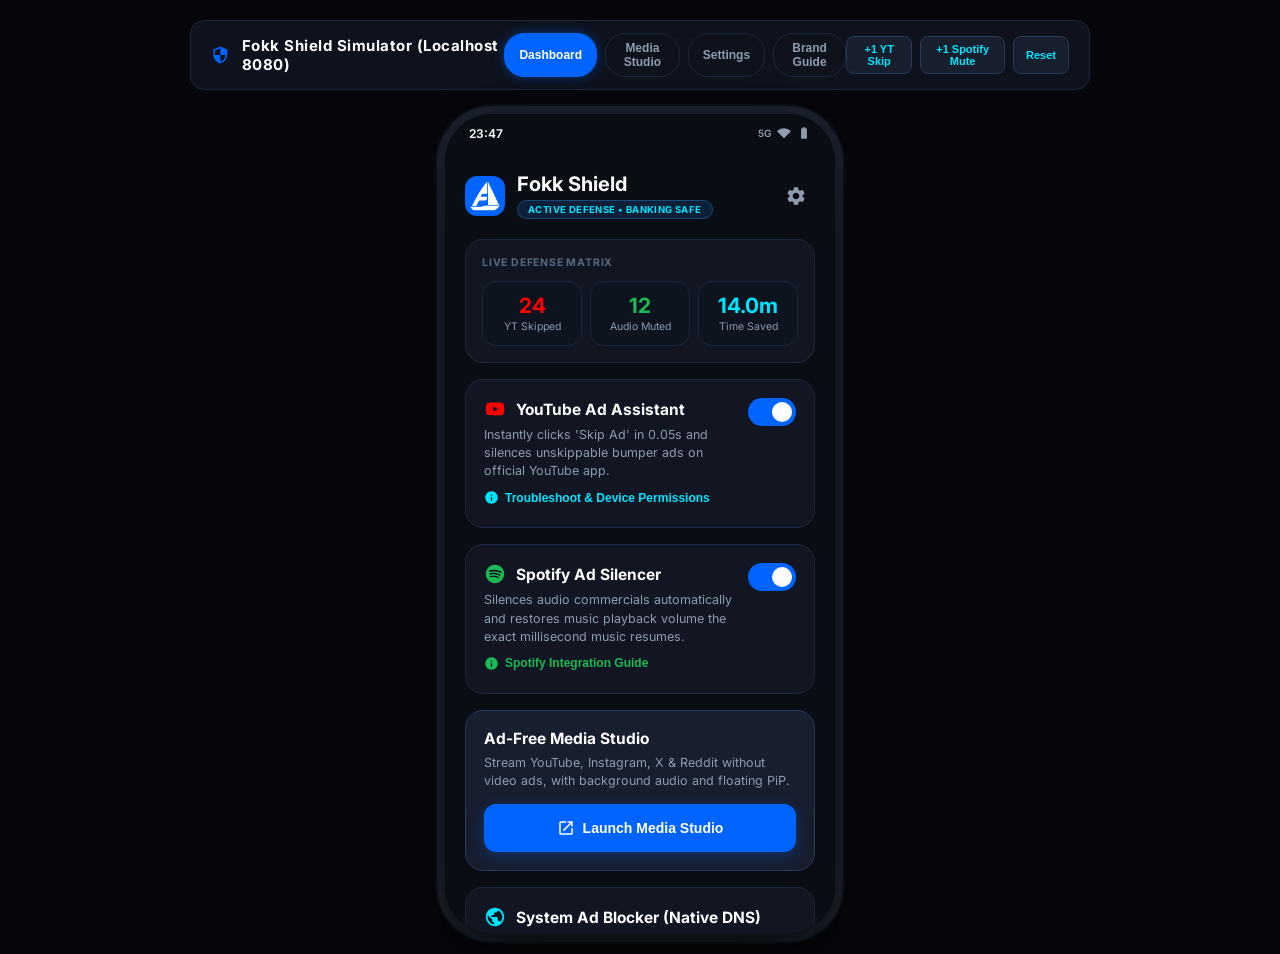
==== ui_preview/index.html @ d55d33a4 "Refine UI: Remove sparkle icon and glowing dot for cleaner aesthetic, update Instagram logo to offic" ====
<!DOCTYPE html>
<html lang="en">
<head>
    <meta charset="UTF-8">
    <meta name="viewport" content="width=device-width, initial-scale=1.0">
    <title>Fokk Shield - Executive UI Preview</title>
    <link rel="preconnect" href="https://fonts.googleapis.com">
    <link rel="preconnect" href="https://fonts.gstatic.com" crossorigin>
    <link href="https://fonts.googleapis.com/css2?family=Inter:wght@400;500;600;700&display=swap" rel="stylesheet">
    <style>
        :root {
            --bg-dark: #090D14;
            --surface-dark: #111622;
            --surface-elevated: #171E2E;
            --card-border: #1E283C;
            --fokk-blue: #0164FF;
            --fokk-cyan: #00E5FF;
            --text-primary: #FFFFFF;
            --text-secondary: #8E9CAE;
            --text-tertiary: #5A687D;
            --accent-green: #00E676;
            --youtube-red: #FF0000;
            --spotify-green: #1DB954;
            --instagram-pink: #E1306C;
            --twitter-blue: #1DA1F2;
            --reddit-orange: #FF4500;
        }

        * {
            box-sizing: border-box;
            margin: 0;
            padding: 0;
            user-select: none;
            -webkit-font-smoothing: antialiased;
        }

        body {
            font-family: 'Inter', sans-serif;
            background: #05070B;
            color: var(--text-primary);
            min-height: 100vh;
            display: flex;
            flex-direction: column;
            align-items: center;
            justify-content: flex-start;
            padding: 20px;
        }

        /* Top Desktop Toolbar */
        .desktop-bar {
            width: 100%;
            max-width: 900px;
            display: flex;
            justify-content: space-between;
            align-items: center;
            background: rgba(17, 22, 34, 0.8);
            backdrop-filter: blur(12px);
            border: 1px solid var(--card-border);
            padding: 12px 20px;
            border-radius: 14px;
            margin-bottom: 24px;
        }

        .desktop-bar .title {
            display: flex;
            align-items: center;
            gap: 12px;
            font-weight: 700;
            font-size: 15px;
            letter-spacing: 0.5px;
        }

        .nav-chips {
            display: flex;
            gap: 8px;
        }

        .nav-chip {
            background: transparent;
            border: 1px solid var(--card-border);
            color: var(--text-secondary);
            padding: 7px 14px;
            border-radius: 20px;
            font-size: 12px;
            font-weight: 600;
            cursor: pointer;
            transition: all 0.2s ease;
        }

        .nav-chip:hover, .nav-chip.active {
            background: var(--fokk-blue);
            color: #fff;
            border-color: var(--fokk-blue);
            box-shadow: 0 0 12px rgba(1, 100, 255, 0.4);
        }

        /* Interactive Simulator Controls */
        .simulator-actions {
            display: flex;
            gap: 8px;
        }

        .sim-btn {
            background: #171E2E;
            border: 1px solid #283A5A;
            color: var(--fokk-cyan);
            padding: 6px 12px;
            border-radius: 8px;
            font-size: 11px;
            font-weight: 600;
            cursor: pointer;
            transition: 0.2s;
        }

        .sim-btn:hover {
            background: #202D45;
        }

        /* Phone Device Mockup */
        .device-wrapper {
            position: relative;
            width: 390px;
            height: 820px;
            background: #000;
            border-radius: 48px;
            box-shadow: 0 25px 60px -15px rgba(0, 0, 0, 0.9), 0 0 0 8px #1a202c, 0 0 0 10px #0c1017;
            overflow: hidden;
            display: flex;
            flex-direction: column;
        }

        /* Phone Status Bar */
        .status-bar {
            height: 38px;
            display: flex;
            justify-content: space-between;
            align-items: center;
            padding: 0 24px;
            font-size: 12px;
            font-weight: 600;
            color: #fff;
            background: var(--bg-dark);
            z-index: 50;
        }

        .status-icons {
            display: flex;
            gap: 6px;
            align-items: center;
            font-size: 10px;
            color: var(--text-secondary);
        }

        /* App Screen Frame */
        .screen-container {
            flex: 1;
            background: var(--bg-dark);
            overflow-y: auto;
            position: relative;
            display: flex;
            flex-direction: column;
        }

        .screen-container::-webkit-scrollbar {
            width: 4px;
        }
        .screen-container::-webkit-scrollbar-thumb {
            background: #1E283C;
            border-radius: 4px;
        }

        .screen {
            display: none;
            padding: 20px;
            flex-direction: column;
        }

        .screen.active {
            display: flex;
        }

        /* Header Bar */
        .app-header {
            display: flex;
            justify-content: space-between;
            align-items: center;
            margin-bottom: 20px;
        }

        .brand-cluster {
            display: flex;
            align-items: center;
            gap: 12px;
        }

        .brand-logo {
            width: 40px;
            height: 40px;
            border-radius: 12px;
            background: #0164FF;
            display: flex;
            align-items: center;
            justify-content: center;
            overflow: hidden;
        }

        .brand-logo img {
            width: 100%;
            height: 100%;
            object-fit: cover;
        }

        .brand-title {
            font-size: 20px;
            font-weight: 700;
            color: #fff;
            line-height: 1.2;
        }

        .status-pill {
            display: inline-flex;
            align-items: center;
            gap: 6px;
            background: #0D2038;
            border: 1px solid #1A4A7A;
            padding: 3px 10px;
            border-radius: 20px;
            margin-top: 4px;
        }

        .status-dot {
            width: 7px;
            height: 7px;
            border-radius: 50%;
            background: var(--fokk-cyan);
            box-shadow: 0 0 8px var(--fokk-cyan);
            animation: pulse 2s infinite;
        }

        @keyframes pulse {
            0%, 100% { opacity: 1; transform: scale(1); }
            50% { opacity: 0.4; transform: scale(0.85); }
        }

        .status-pill-text {
            font-size: 9.5px;
            font-weight: 700;
            color: var(--fokk-cyan);
            letter-spacing: 0.4px;
        }

        .icon-btn {
            background: transparent;
            border: none;
            color: var(--text-secondary);
            cursor: pointer;
            padding: 8px;
            border-radius: 50%;
            display: flex;
            align-items: center;
            justify-content: center;
            transition: 0.2s;
        }
        .icon-btn:hover {
            color: #fff;
            background: rgba(255,255,255,0.06);
        }

        /* Cards */
        .card {
            background: var(--surface-dark);
            border: 1px solid var(--card-border);
            border-radius: 18px;
            padding: 18px;
            margin-bottom: 16px;
            transition: border-color 0.2s;
        }
        .card.elevated {
            background: var(--surface-elevated);
            border-color: #283A5A;
        }

        .card-header-row {
            display: flex;
            justify-content: space-between;
            align-items: flex-start;
        }

        .card-title-group {
            display: flex;
            align-items: center;
            gap: 10px;
        }

        .card-title {
            font-size: 15.5px;
            font-weight: 700;
            color: #fff;
        }

        .card-desc {
            font-size: 12.5px;
            color: var(--text-secondary);
            line-height: 1.45;
            margin-top: 6px;
        }

        /* Material Switch Toggle */
        .switch {
            position: relative;
            display: inline-block;
            width: 48px;
            height: 28px;
            flex-shrink: 0;
        }
        .switch input {
            opacity: 0;
            width: 0;
            height: 0;
        }
        .slider {
            position: absolute;
            cursor: pointer;
            top: 0; left: 0; right: 0; bottom: 0;
            background-color: #263348;
            transition: .3s;
            border-radius: 34px;
        }
        .slider:before {
            position: absolute;
            content: "";
            height: 20px;
            width: 20px;
            left: 4px;
            bottom: 4px;
            background-color: #8E9CAE;
            transition: .3s;
            border-radius: 50%;
        }
        input:checked + .slider {
            background-color: var(--fokk-blue);
        }
        input:checked + .slider:before {
            transform: translateX(20px);
            background-color: #ffffff;
        }

        /* Live Matrix 3-Column Bar */
        .matrix-title {
            font-size: 10.5px;
            font-weight: 700;
            color: var(--text-tertiary);
            letter-spacing: 0.8px;
            margin-bottom: 12px;
        }
        .matrix-grid {
            display: grid;
            grid-template-columns: repeat(3, 1fr);
            gap: 8px;
        }
        .stat-chip {
            background: #0D131F;
            border: 1px solid #1A263B;
            border-radius: 14px;
            padding: 12px 6px;
            display: flex;
            flex-direction: column;
            align-items: center;
            justify-content: center;
            cursor: pointer;
            transition: 0.2s;
        }
        .stat-chip:hover {
            border-color: var(--fokk-cyan);
            background: #111928;
        }
        .stat-val {
            font-size: 21px;
            font-weight: 700;
            line-height: 1.1;
        }
        .stat-label {
            font-size: 10.5px;
            color: var(--text-secondary);
            margin-top: 3px;
        }

        /* Buttons */
        .btn-link {
            background: transparent;
            border: none;
            color: var(--fokk-cyan);
            font-size: 12px;
            font-weight: 600;
            display: inline-flex;
            align-items: center;
            gap: 6px;
            cursor: pointer;
            margin-top: 10px;
            padding: 0;
        }
        .btn-link.spotify {
            color: var(--spotify-green);
        }

        .btn-primary {
            width: 100%;
            height: 48px;
            background: var(--fokk-blue);
            color: #fff;
            border: none;
            border-radius: 12px;
            font-size: 14px;
            font-weight: 700;
            display: flex;
            align-items: center;
            justify-content: center;
            gap: 8px;
            cursor: pointer;
            margin-top: 14px;
            transition: 0.2s;
            box-shadow: 0 4px 16px rgba(1, 100, 255, 0.3);
        }
        .btn-primary:hover {
            background: #0050d4;
        }

        .btn-tonal {
            width: 100%;
            height: 46px;
            background: var(--surface-elevated);
            color: #fff;
            border: 1px solid #283A5A;
            border-radius: 12px;
            font-size: 13px;
            font-weight: 600;
            display: flex;
            align-items: center;
            justify-content: center;
            gap: 8px;
            cursor: pointer;
            margin-top: 14px;
            transition: 0.2s;
        }
        .btn-tonal:hover {
            background: #202c40;
            border-color: var(--fokk-cyan);
        }

        /* Media Studio Viewport */
        .media-studio-screen {
            display: none;
            flex-direction: column;
            height: 100%;
            position: relative;
            background: #000;
        }
        .media-studio-screen.active {
            display: flex;
        }

        .studio-top-bar {
            height: 52px;
            background: rgba(9, 13, 20, 0.95);
            backdrop-filter: blur(8px);
            border-bottom: 1px solid var(--card-border);
            display: flex;
            align-items: center;
            padding: 0 8px;
            gap: 6px;
            z-index: 20;
        }

        .search-chip-bar {
            flex: 1;
            height: 38px;
            background: #0D131F;
            border: 1px solid #1F2E47;
            border-radius: 20px;
            display: flex;
            align-items: center;
            padding: 0 10px;
            gap: 8px;
        }

        .search-chip-bar input {
            background: transparent;
            border: none;
            outline: none;
            color: #fff;
            font-size: 12.5px;
            width: 100%;
        }

        .studio-viewport {
            flex: 1;
            position: relative;
            background: #05070B;
            display: flex;
            flex-direction: column;
            overflow: hidden;
        }

        .mock-video-area {
            width: 100%;
            aspect-ratio: 16/9;
            background: linear-gradient(135deg, #101625, #0a0e18);
            position: relative;
            display: flex;
            align-items: center;
            justify-content: center;
            overflow: hidden;
            border-bottom: 1px solid #1E283C;
        }

        .mock-video-watermark {
            position: absolute;
            top: 10px;
            left: 12px;
            background: rgba(0,0,0,0.7);
            border: 1px solid #00E5FF;
            color: #00E5FF;
            font-size: 10px;
            font-weight: 700;
            padding: 3px 8px;
            border-radius: 6px;
            letter-spacing: 0.5px;
        }

        .play-ring {
            width: 54px;
            height: 54px;
            border-radius: 50%;
            background: var(--fokk-blue);
            display: flex;
            align-items: center;
            justify-content: center;
            box-shadow: 0 0 24px rgba(1, 100, 255, 0.6);
            cursor: pointer;
            transition: transform 0.2s;
        }
        .play-ring:hover {
            transform: scale(1.08);
        }

        .stream-meta {
            padding: 16px;
        }
        .stream-title {
            font-size: 15px;
            font-weight: 700;
            color: #fff;
            line-height: 1.35;
        }
        .stream-sub {
            font-size: 12px;
            color: var(--text-secondary);
            margin-top: 6px;
        }

        /* Floating Island Bottom Dock */
        .floating-island-dock {
            position: absolute;
            bottom: 16px;
            left: 16px;
            right: 16px;
            height: 54px;
            background: rgba(13, 20, 36, 0.92);
            backdrop-filter: blur(14px);
            border: 1px solid #283A5A;
            border-radius: 28px;
            box-shadow: 0 10px 30px rgba(0, 0, 0, 0.7), 0 0 20px rgba(1, 100, 255, 0.15);
            display: flex;
            align-items: center;
            justify-content: space-around;
            padding: 0 6px;
            z-index: 30;
        }

        .dock-item {
            display: flex;
            flex-direction: column;
            align-items: center;
            justify-content: center;
            gap: 3px;
            cursor: pointer;
            padding: 6px 12px;
            border-radius: 16px;
            transition: all 0.2s;
        }
        .dock-item.active {
            background: rgba(255,255,255,0.08);
        }
        .dock-item span {
            font-size: 10px;
            font-weight: 700;
            color: #fff;
        }

        /* Modals */
        .modal-overlay {
            display: none;
            position: absolute;
            top: 0; left: 0; right: 0; bottom: 0;
            background: rgba(0, 0, 0, 0.75);
            backdrop-filter: blur(6px);
            z-index: 100;
            align-items: center;
            justify-content: center;
            padding: 24px;
        }
        .modal-overlay.active {
            display: flex;
        }

        .modal-card {
            width: 100%;
            background: #111622;
            border: 1px solid #283A5A;
            border-radius: 22px;
            padding: 22px;
            box-shadow: 0 20px 40px rgba(0,0,0,0.9);
        }
        .modal-title {
            font-size: 17px;
            font-weight: 700;
            color: #fff;
            margin-bottom: 12px;
        }
        .modal-body {
            font-size: 13px;
            color: var(--text-secondary);
            line-height: 1.5;
            white-space: pre-line;
            max-height: 320px;
            overflow-y: auto;
        }
        .modal-actions {
            display: flex;
            justify-content: flex-end;
            gap: 10px;
            margin-top: 18px;
        }
        .modal-btn {
            background: transparent;
            border: none;
            color: var(--fokk-cyan);
            font-size: 13px;
            font-weight: 700;
            padding: 6px 12px;
            cursor: pointer;
            border-radius: 8px;
        }
        .modal-btn.primary {
            background: var(--fokk-blue);
            color: #fff;
        }

        /* Toast notifications */
        .toast {
            position: absolute;
            bottom: 30px;
            left: 50%;
            transform: translateX(-50%);
            background: #172133;
            border: 1px solid var(--fokk-cyan);
            color: #fff;
            padding: 10px 18px;
            border-radius: 20px;
            font-size: 12px;
            font-weight: 600;
            z-index: 200;
            box-shadow: 0 6px 20px rgba(0,0,0,0.8);
            opacity: 0;
            pointer-events: none;
            transition: opacity 0.3s ease;
        }
        .toast.show {
            opacity: 1;
        }
    </style>
</head>
<body>

    <!-- Desktop Testbar -->
    <div class="desktop-bar">
        <div class="title">
            <svg width="22" height="22" viewBox="0 0 24 24" fill="#0164FF"><path d="M12 1L3 5v6c0 5.55 3.84 10.74 9 12 5.16-1.26 9-6.45 9-12V5L12 1zm0 10.99h7c-.53 4.12-3.28 7.79-7 8.94V12H5V6.3l7-3.11v8.8z"/></svg>
            <span>Fokk Shield Simulator (Localhost 8080)</span>
        </div>
        <div class="nav-chips">
            <button class="nav-chip active" onclick="switchScreen('dashboard')">Dashboard</button>
            <button class="nav-chip" onclick="switchScreen('studio')">Media Studio</button>
            <button class="nav-chip" onclick="switchScreen('settings')">Settings</button>
            <button class="nav-chip" onclick="switchScreen('brand')">Brand Guide</button>
        </div>
        <div class="simulator-actions">
            <button class="sim-btn" onclick="simulateSkipYt()">+1 YT Skip</button>
            <button class="sim-btn" onclick="simulateMuteSpotify()">+1 Spotify Mute</button>
            <button class="sim-btn" onclick="resetSimStats()">Reset</button>
        </div>
    </div>

    <!-- Realistic Smartphone Viewport -->
    <div class="device-wrapper">

        <!-- Status Bar -->
        <div class="status-bar">
            <span>23:47</span>
            <div class="status-icons">
                <span>5G</span>
                <svg width="14" height="14" viewBox="0 0 24 24" fill="currentColor"><path d="M12 4C7.31 4 3.07 5.9 0 8.98L12 21 24 8.98A16.88 16.88 0 0 0 12 4z"/></svg>
                <svg width="14" height="14" viewBox="0 0 24 24" fill="currentColor"><path d="M15.67 4H14V2h-4v2H8.33C7.6 4 7 4.6 7 5.33v15.33C7 21.4 7.6 22 8.33 22h7.33c.74 0 1.34-.6 1.34-1.33V5.33C17 4.6 16.4 4 15.67 4z"/></svg>
            </div>
        </div>

        <!-- Scrollable Screen Content -->
        <div class="screen-container">

            <!-- SCREEN 1: MAIN DASHBOARD -->
            <div id="screen-dashboard" class="screen active">

                <!-- Header Bar -->
                <div class="app-header">
                    <div class="brand-cluster">
                        <div class="brand-logo">
                            <img src="logo.png" alt="Logo" onerror="this.onerror=null; this.src='data:image/svg+xml;utf8,<svg xmlns=\'http://www.w3.org/2000/svg\' viewBox=\'0 0 24 24\' fill=\'white\'><path d=\'M12 2L4 19h16z\'/></svg>'">
                        </div>
                        <div>
                            <div class="brand-title">Fokk Shield</div>
                            <div class="status-pill">
                                <span class="status-pill-text">ACTIVE DEFENSE • BANKING SAFE</span>
                            </div>
                        </div>
                    </div>
                    <button class="icon-btn" onclick="switchScreen('settings')">
                        <svg width="22" height="22" viewBox="0 0 24 24" fill="currentColor"><path d="M19.14 12.94c.04-.3.06-.61.06-.94 0-.32-.02-.64-.07-.94l2.03-1.58c.18-.14.23-.41.12-.61l-1.92-3.32c-.12-.22-.37-.29-.59-.22l-2.39.96c-.5-.38-1.03-.7-1.62-.94l-.36-2.54c-.04-.24-.24-.41-.48-.41h-3.84c-.24 0-.43.17-.47.41l-.36 2.54c-.59.24-1.13.57-1.62.94l-2.39-.96c-.22-.08-.47 0-.59.22L2.74 8.87c-.12.21-.08.47.12.61l2.03 1.58c-.05.3-.09.63-.09.94s.02.64.07.94l-2.03 1.58c-.18.14-.23.41-.12.61l1.92 3.32c.12.22.37.29.59.22l2.39-.96c.5.38 1.03.7 1.62.94l.36 2.54c.05.24.24.41.48.41h3.84c.24 0 .44-.17.47-.41l.36-2.54c.59-.24 1.13-.56 1.62-.94l2.39.96c.22.08.47 0 .59-.22l1.92-3.32c.12-.22.07-.47-.12-.61l-2.01-1.58zM12 15.6c-1.98 0-3.6-1.62-3.6-3.6s1.62-3.6 3.6-3.6 3.6 1.62 3.6 3.6-1.62 3.6-3.6 3.6z"/></svg>
                    </button>
                </div>

                <!-- Live Impact Matrix -->
                <div class="card" style="padding: 16px;">
                    <div class="matrix-title">LIVE DEFENSE MATRIX</div>
                    <div class="matrix-grid">
                        <div class="stat-chip" onclick="simulateSkipYt()">
                            <div class="stat-val" id="stat-yt" style="color: var(--youtube-red);">24</div>
                            <div class="stat-label">YT Skipped</div>
                        </div>
                        <div class="stat-chip" onclick="simulateMuteSpotify()">
                            <div class="stat-val" id="stat-spotify" style="color: var(--spotify-green);">12</div>
                            <div class="stat-label">Audio Muted</div>
                        </div>
                        <div class="stat-chip">
                            <div class="stat-val" id="stat-time" style="color: var(--fokk-cyan);">14.0m</div>
                            <div class="stat-label">Time Saved</div>
                        </div>
                    </div>
                </div>

                <!-- Feature 1: YouTube Ad Assistant -->
                <div class="card">
                    <div class="card-header-row">
                        <div style="flex: 1; padding-right: 12px;">
                            <div class="card-title-group">
                                <svg width="22" height="22" viewBox="0 0 24 24" fill="#FF0000"><path d="M21.58 7.19c-.23-.86-.91-1.54-1.77-1.77C18.25 5 12 5 12 5s-6.25 0-7.81.42c-.86.23-1.54.91-1.77 1.77C2 8.75 2 12 2 12s0 3.25.42 4.81c.23.86.91 1.54 1.77 1.77C5.75 19 12 19 12 19s6.25 0 7.81-.42c.86-.23 1.54-.91 1.77-1.77C22 15.25 22 12 22 12s0-3.25-.42-4.81zM10 15V9l5.2 3-5.2 3z"/></svg>
                                <span class="card-title">YouTube Ad Assistant</span>
                            </div>
                            <div class="card-desc">Instantly clicks 'Skip Ad' in 0.05s and silences unskippable bumper ads on official YouTube app.</div>
                        </div>
                        <label class="switch">
                            <input type="checkbox" checked onchange="showToast(this.checked ? 'YouTube Ad Assistant Active' : 'YouTube Ad Assistant Paused')">
                            <span class="slider"></span>
                        </label>
                    </div>
                    <button class="btn-link" onclick="openModal('ytHelp')">
                        <svg width="15" height="15" viewBox="0 0 24 24" fill="currentColor"><path d="M12 2C6.48 2 2 6.48 2 12s4.48 10 10 10 10-4.48 10-10S17.52 2 12 2zm1 15h-2v-6h2v6zm0-8h-2V7h2v2z"/></svg>
                        Troubleshoot &amp; Device Permissions
                    </button>
                </div>

                <!-- Feature 2: Spotify Ad Silencer -->
                <div class="card">
                    <div class="card-header-row">
                        <div style="flex: 1; padding-right: 12px;">
                            <div class="card-title-group">
                                <svg width="22" height="22" viewBox="0 0 24 24" fill="#1DB954"><path d="M12 2C6.48 2 2 6.48 2 12s4.48 10 10 10 10-4.48 10-10S17.52 2 12 2zm4.59 14.42c-.18.29-.56.38-.85.2-2.33-1.42-5.26-1.74-8.72-.95-.33.08-.66-.13-.74-.46s.13-.66.46-.74c3.78-.86 7.03-.5 9.65 1.1.29.18.38.56.2.85zm1.22-2.72c-.23.37-.71.49-1.08.26-2.67-1.64-6.74-2.11-9.9-1.15-.42.13-.86-.11-.99-.53-.13-.42.11-.86.53-.99 3.61-1.1 8.09-.57 11.18 1.33.37.23.49.71.26 1.08zm.13-2.83c-3.2-1.9-8.49-2.08-11.55-1.15-.49.15-1.01-.13-1.16-.62-.15-.49.13-1.01.62-1.16 3.51-1.07 9.35-.86 13.03 1.33.44.26.59.83.33 1.27-.26.44-.83.59-1.27.33z"/></svg>
                                <span class="card-title">Spotify Ad Silencer</span>
                            </div>
                            <div class="card-desc">Silences audio commercials automatically and restores music playback volume the exact millisecond music resumes.</div>
                        </div>
                        <label class="switch">
                            <input type="checkbox" checked onchange="showToast(this.checked ? 'Spotify Ad Silencer Active' : 'Spotify Ad Silencer Paused')">
                            <span class="slider"></span>
                        </label>
                    </div>
                    <button class="btn-link spotify" onclick="openModal('spotifyGuide')">
                        <svg width="15" height="15" viewBox="0 0 24 24" fill="currentColor"><path d="M12 2C6.48 2 2 6.48 2 12s4.48 10 10 10 10-4.48 10-10S17.52 2 12 2zm1 15h-2v-6h2v6zm0-8h-2V7h2v2z"/></svg>
                        Spotify Integration Guide
                    </button>
                </div>

                <!-- Feature 3: Media Studio Banner -->
                <div class="card elevated">
                    <div class="card-title" style="margin-bottom: 2px;">Ad-Free Media Studio</div>
                    <div class="card-desc">Stream YouTube, Instagram, X &amp; Reddit without video ads, with background audio and floating PiP.</div>
                    <button class="btn-primary" onclick="switchScreen('studio')">
                        <svg width="18" height="18" viewBox="0 0 24 24" fill="currentColor"><path d="M19 19H5V5h7V3H5a2 2 0 0 0-2 2v14a2 2 0 0 0 2 2h14c1.1 0 2-.9 2-2v-7h-2v7zM14 3v2h3.59l-9.83 9.83 1.41 1.41L19 6.41V10h2V3h-7z"/></svg>
                        Launch Media Studio
                    </button>
                </div>

                <!-- Feature 4: System Ad Blocker (Private DNS) -->
                <div class="card">
                    <div class="card-title-group">
                        <svg width="22" height="22" viewBox="0 0 24 24" fill="#00E5FF"><path d="M12 2C6.48 2 2 6.48 2 12s4.48 10 10 10 10-4.48 10-10S17.52 2 12 2zm-1 17.93c-3.95-.49-7-3.85-7-7.93 0-.62.08-1.21.21-1.79L9 15v1c0 1.1.9 2 2 2v1.93zm6.9-2.54c-.26-.81-1-1.39-1.9-1.39h-1v-3c0-.55-.45-1-1-1H8v-2h2c.55 0 1-.45 1-1V7h2c1.1 0 2-.9 2-2v-.41c2.93 1.19 5 4.06 5 7.41 0 2.08-.8 3.97-2.1 5.39z"/></svg>
                        <span class="card-title">System Ad Blocker (Native DNS)</span>
                    </div>
                    <div class="card-desc">Blocks banners, trackers, and popup ads across Chrome and games via Android's native Private DNS. Zero VPN tunnel, UPI &amp; banking safe.</div>
                    <button class="btn-tonal" onclick="openModal('dnsSetup')">
                        <svg width="18" height="18" viewBox="0 0 24 24" fill="#00E5FF"><path d="M12 1L3 5v6c0 5.55 3.84 10.74 9 12 5.16-1.26 9-6.45 9-12V5L12 1zm-2 16l-4-4 1.41-1.41L10 14.17l6.59-6.59L18 9l-8 8z"/></svg>
                        Configure Private DNS (1-Tap)
                    </button>
                </div>

                <!-- Feature 5: Brand Battery Protection -->
                <div class="card" onclick="switchScreen('brand')" style="cursor: pointer;">
                    <div style="display: flex; align-items: center; justify-content: space-between;">
                        <div style="display: flex; align-items: center; gap: 12px;">
                            <svg width="24" height="24" viewBox="0 0 24 24" fill="#00E676"><path d="M15.67 4H14V2h-4v2H8.33C7.6 4 7 4.6 7 5.33v15.33C7 21.4 7.6 22 8.33 22h7.33c.74 0 1.34-.6 1.34-1.33V5.33C17 4.6 16.4 4 15.67 4z"/></svg>
                            <div>
                                <div class="card-title" style="font-size: 14.5px;">OnePlus Background Protection</div>
                                <div class="card-desc" style="margin-top: 2px;">Prevent system background kills</div>
                            </div>
                        </div>
                        <svg width="20" height="20" viewBox="0 0 24 24" fill="var(--text-secondary)"><path d="M8.59 16.59L13.17 12 8.59 7.41 10 6l6 6-6 6-1.41-1.41z"/></svg>
                    </div>
                </div>

                <!-- Community Fundraising Card -->
                <div class="card" style="border-color: #1E3048;">
                    <div class="card-title-group">
                        <svg width="20" height="20" viewBox="0 0 24 24" fill="#00E5FF"><path d="M12 21.35l-1.45-1.32C5.4 15.36 2 12.28 2 8.5 2 5.42 4.42 3 7.5 3c1.74 0 3.41.81 4.5 2.09C13.09 3.81 14.76 3 16.5 3 19.58 3 22 5.42 22 8.5c0 3.78-3.4 6.86-8.55 11.54L12 21.35z"/></svg>
                        <span class="card-title" style="font-size: 14.5px;">Community Development</span>
                    </div>
                    <div class="card-desc">Fokk Shield is 100% free with zero ads and zero subscription fees. Back the ongoing independent engineering.</div>
                    <button class="btn-tonal" onclick="openModal('fundraising')">
                        Fundraising &amp; Contribution Details
                    </button>
                </div>

                <!-- Footer Transparency Links -->
                <div style="display: flex; justify-content: center; align-items: center; gap: 14px; margin-top: 10px; margin-bottom: 24px;">
                    <span style="font-size: 12px; color: var(--text-secondary); cursor: pointer;" onclick="openModal('privacy')">Privacy</span>
                    <span style="color: var(--text-tertiary);">•</span>
                    <span style="font-size: 12px; color: var(--text-secondary); cursor: pointer;" onclick="openModal('disclaimer')">Disclaimer</span>
                    <span style="color: var(--text-tertiary);">•</span>
                    <span style="font-size: 12px; color: var(--text-secondary); cursor: pointer;" onclick="openModal('support')">Support</span>
                </div>

                <div style="text-align: center; font-size: 11px; color: var(--text-tertiary); margin-bottom: 10px;">
                    Fokk Shield v1.1.0 • 100% No-VPN Architecture
                </div>

            </div>

            <!-- SCREEN 2: MEDIA STUDIO -->
            <div id="screen-studio" class="media-studio-screen">
                <!-- Top Navigation Bar -->
                <div class="studio-top-bar">
                    <button class="icon-btn" onclick="switchScreen('dashboard')">
                        <svg width="20" height="20" viewBox="0 0 24 24" fill="currentColor"><path d="M20 11H7.83l5.59-5.59L12 4l-8 8 8 8 1.41-1.41L7.83 13H20v-2z"/></svg>
                    </button>
                    <button class="icon-btn">
                        <svg width="20" height="20" viewBox="0 0 24 24" fill="currentColor"><path d="M12 4V1L8 5l4 4V6c3.31 0 6 2.69 6 6 0 1.01-.25 1.97-.7 2.8l1.46 1.46A7.93 7.93 0 0 0 20 12c0-4.42-3.58-8-8-8zm0 14c-3.31 0-6-2.69-6-6 0-1.01.25-1.97.7-2.8L5.24 7.74A7.93 7.93 0 0 0 4 12c0 4.42 3.58 8 8 8v3l4-4-4-4v3z"/></svg>
                    </button>
                    <div class="search-chip-bar">
                        <svg width="15" height="15" viewBox="0 0 24 24" fill="var(--text-secondary)"><path d="M15.5 14h-.79l-.28-.27A6.471 6.471 0 0 0 16 9.5 6.5 6.5 0 1 0 9.5 16c1.61 0 3.09-.59 4.23-1.57l.27.28v.79l5 4.99L20.49 19l-4.99-5zm-6 0C7.01 14 5 11.99 5 9.5S7.01 5 9.5 5 14 7.01 14 9.5 11.99 14 9.5 14z"/></svg>
                        <input id="media-url-input" type="text" value="https://m.youtube.com">
                        <button style="background:none; border:none; cursor:pointer;" onclick="showToast('Navigating stream...')">
                            <svg width="16" height="16" viewBox="0 0 24 24" fill="var(--fokk-cyan)"><path d="M19 19H5V5h7V3H5a2 2 0 0 0-2 2v14a2 2 0 0 0 2 2h14c1.1 0 2-.9 2-2v-7h-2v7zM14 3v2h3.59l-9.83 9.83 1.41 1.41L19 6.41V10h2V3h-7z"/></svg>
                        </button>
                    </div>
                    <button class="icon-btn" onclick="showToast('Picture-in-Picture active')">
                        <svg width="20" height="20" viewBox="0 0 24 24" fill="var(--fokk-blue)"><path d="M19 11h-8v6h8v-6zm4 8V4.98C23 3.88 22.1 3 21 3H3c-1.1 0-2 .88-2 1.98V19c0 1.1.9 2 2 2h18c1.1 0 2-.9 2-2zm-2 .02H3V4.97h18v14.05z"/></svg>
                    </button>
                </div>

                <!-- Studio Stream Viewport -->
                <div class="studio-viewport">
                    <div class="mock-video-area">
                        <div class="mock-video-watermark">AD-FREE STREAM ACTIVE</div>
                        <div class="play-ring" onclick="showToast('Playing stream ad-free...')">
                            <svg width="24" height="24" viewBox="0 0 24 24" fill="#fff"><path d="M8 5v14l11-7z"/></svg>
                        </div>
                    </div>
                    <div class="stream-meta">
                        <div class="stream-title">Official Stream Player (Zero Mid-roll &amp; Pre-roll Ads)</div>
                        <div class="stream-sub">Direct hardware accelerated viewport • uBlock engine active</div>
                    </div>

                    <!-- Floating Island Dock -->
                    <div class="floating-island-dock">
                        <div class="dock-item active" onclick="switchDockPlatform('YouTube', 'https://m.youtube.com', this)">
                            <svg width="20" height="20" viewBox="0 0 24 24" fill="#FF0000"><path d="M21.58 7.19c-.23-.86-.91-1.54-1.77-1.77C18.25 5 12 5 12 5s-6.25 0-7.81.42c-.86.23-1.54.91-1.77 1.77C2 8.75 2 12 2 12s0 3.25.42 4.81c.23.86.91 1.54 1.77 1.77C5.75 19 12 19 12 19s6.25 0 7.81-.42c.86-.23 1.54-.91 1.77-1.77C22 15.25 22 12 22 12s0-3.25-.42-4.81zM10 15V9l5.2 3-5.2 3z"/></svg>
                            <span>YouTube</span>
                        </div>
                        <div class="dock-item" onclick="switchDockPlatform('Instagram', 'https://www.instagram.com', this)">
                            <svg width="20" height="20" viewBox="0 0 24 24" fill="none" stroke="#E1306C" stroke-width="2" stroke-linecap="round" stroke-linejoin="round">
                                <rect x="2" y="2" width="20" height="20" rx="5" ry="5"></rect>
                                <path d="M16 11.37A4 4 0 1 1 12.63 8 4 4 0 0 1 16 11.37z"></path>
                                <line x1="17.5" y1="6.5" x2="17.51" y2="6.5" stroke-width="2.5"></line>
                            </svg>
                            <span>Instagram</span>
                        </div>
                        <div class="dock-item" onclick="switchDockPlatform('Twitter / X', 'https://mobile.twitter.com', this)">
                            <svg width="18" height="18" viewBox="0 0 24 24" fill="#fff"><path d="M18.244 2.25h3.308l-7.227 8.26 8.502 11.24H16.17l-5.214-6.817L4.99 21.75H1.68l7.73-8.835L1.254 2.25H8.08l4.713 6.231zm-1.161 17.52h1.833L7.084 4.126H5.117z"/></svg>
                            <span>Twitter / X</span>
                        </div>
                        <div class="dock-item" onclick="switchDockPlatform('Reddit', 'https://www.reddit.com', this)">
                            <svg width="20" height="20" viewBox="0 0 24 24" fill="#FF4500"><path d="M12 0C5.373 0 0 5.373 0 12c0 6.627 5.373 12 12 12s12-5.373 12-12c0-6.627-5.373-12-12-12zm6.066 13.31c.054.245.084.5.084.763 0 2.69-3.197 4.87-7.15 4.87s-7.15-2.18-7.15-4.87c0-.263.03-.518.084-.763-.638-.37-1.066-1.07-1.066-1.87 0-1.2.97-2.17 2.17-2.17.63 0 1.2.27 1.59.7 1.25-.85 2.94-1.4 4.8-1.46l.82-3.87 2.68.57c.07-.6.58-1.07 1.2-1.07.67 0 1.22.55 1.22 1.22 0 .67-.55 1.22-1.22 1.22-.57 0-1.05-.39-1.18-.92l-2.38-.5-.73 3.46c1.84.06 3.51.61 4.75 1.45.39-.42.95-.68 1.57-.68 1.2 0 2.17.97 2.17 2.17 0 .8-.43 1.5-1.06 1.87zM9.25 12.25c-.69 0-1.25.56-1.25 1.25s.56 1.25 1.25 1.25 1.25-.56 1.25-1.25-.56-1.25-1.25-1.25zm5.5 0c-.69 0-1.25.56-1.25 1.25s.56 1.25 1.25 1.25 1.25-.56 1.25-1.25-.56-1.25-1.25-1.25zm-5.75 4.35c.23.23.6.23.83 0 .67-.67 1.48-.92 2.17-.92s1.5.25 2.17.92c.23.23.6.23.83 0 .23-.23.23-.6 0-.83-.89-.89-2.01-1.27-3-1.27s-2.11.38-3 1.27c-.23.23-.23.6 0 .83z"/></svg>
                            <span>Reddit</span>
                        </div>
                    </div>
                </div>
            </div>

            <!-- SCREEN 3: SETTINGS -->
            <div id="screen-settings" class="screen">
                <div class="app-header">
                    <div style="display: flex; align-items: center; gap: 10px;">
                        <button class="icon-btn" onclick="switchScreen('dashboard')">
                            <svg width="20" height="20" viewBox="0 0 24 24" fill="currentColor"><path d="M20 11H7.83l5.59-5.59L12 4l-8 8 8 8 1.41-1.41L7.83 13H20v-2z"/></svg>
                        </button>
                        <span class="card-title" style="font-size: 18px;">Settings &amp; Filters</span>
                    </div>
                </div>

                <div class="card">
                    <div class="card-title">Upstream DNS Server</div>
                    <div class="card-desc" style="margin-bottom: 12px;">Used to securely resolve non-ad domain queries</div>
                    <select style="width: 100%; height: 42px; background: #0D131F; border: 1px solid #1E283C; border-radius: 8px; color: #fff; padding: 0 10px; outline: none;">
                        <option>Cloudflare (1.1.1.1) - Ultra Fast &amp; Privacy First</option>
                        <option>Quad9 (9.9.9.9) - Malware Blocking</option>
                        <option>Control D (p2.freedns.controld.com)</option>
                    </select>
                </div>

                <div class="card">
                    <div class="card-header-row">
                        <div>
                            <div class="card-title">Auto-Mute Unskippable Ads</div>
                            <div class="card-desc">Silences audio during 6-second bumper ads on YouTube</div>
                        </div>
                        <label class="switch">
                            <input type="checkbox" checked onchange="showToast('Auto-Mute setting updated')">
                            <span class="slider"></span>
                        </label>
                    </div>
                </div>

                <div class="card">
                    <div class="card-title">Native Private DNS Guide</div>
                    <div class="card-desc">Zero background battery consumption system ad blocker via Android Settings.</div>
                    <button class="btn-tonal" onclick="copyDns()">
                        Copy p2.freedns.controld.com
                    </button>
                </div>
            </div>

            <!-- SCREEN 4: BRAND GUIDE -->
            <div id="screen-brand" class="screen">
                <div class="app-header">
                    <div style="display: flex; align-items: center; gap: 10px;">
                        <button class="icon-btn" onclick="switchScreen('dashboard')">
                            <svg width="20" height="20" viewBox="0 0 24 24" fill="currentColor"><path d="M20 11H7.83l5.59-5.59L12 4l-8 8 8 8 1.41-1.41L7.83 13H20v-2z"/></svg>
                        </button>
                        <span class="card-title" style="font-size: 18px;">Brand Whitelist Guide</span>
                    </div>
                </div>

                <div class="card">
                    <div class="card-title">Detected Device: OnePlus</div>
                    <div class="card-desc">OxygenOS / Android 14</div>
                    <div style="margin-top: 10px; display: inline-block; background: #00E676; color: #000; font-size: 10px; font-weight: 700; padding: 3px 8px; border-radius: 4px;">
                        PROTECTED
                    </div>
                </div>

                <div class="card">
                    <div class="card-title">Recommended Steps</div>
                    <div class="card-desc" style="margin-top: 10px; line-height: 1.6;">
                        1. Open Settings → Battery → Battery Optimization.<br>
                        2. Select Fokk Shield and choose 'Don't optimize'.<br>
                        3. In Recent Apps, tap the 3 dots on Fokk Shield and select 'Lock'.
                    </div>
                </div>
            </div>

        </div>

        <!-- Android Modal Dialog Component -->
        <div id="modalOverlay" class="modal-overlay" onclick="closeModalOnBg(event)">
            <div class="modal-card">
                <div class="modal-title" id="modalTitle">Dialog Title</div>
                <div class="modal-body" id="modalBody">Dialog body text goes here...</div>
                <div class="modal-actions" id="modalActions">
                    <button class="modal-btn primary" onclick="closeModal()">OK</button>
                </div>
            </div>
        </div>

        <!-- In-app Toast message -->
        <div id="toast" class="toast">Action performed</div>

    </div>

    <script>
        let ytSkipped = 24;
        let spotifyMuted = 12;

        function updateMatrix() {
            document.getElementById('stat-yt').innerText = ytSkipped;
            document.getElementById('stat-spotify').innerText = spotifyMuted;
            const totalSec = (ytSkipped * 20) + (spotifyMuted * 30);
            const mins = (totalSec / 60).toFixed(1);
            document.getElementById('stat-time').innerText = mins + 'm';
        }

        function simulateSkipYt() {
            ytSkipped++;
            updateMatrix();
            showToast('YouTube ad skipped in 0.05s!');
        }

        function simulateMuteSpotify() {
            spotifyMuted++;
            updateMatrix();
            showToast('Spotify ad audio silenced!');
        }

        function resetSimStats() {
            ytSkipped = 0;
            spotifyMuted = 0;
            updateMatrix();
            showToast('Stats reset to 0');
        }

        function switchScreen(screenId) {
            document.querySelectorAll('.screen').forEach(s => s.classList.remove('active'));
            document.querySelectorAll('.media-studio-screen').forEach(s => s.classList.remove('active'));
            document.querySelectorAll('.nav-chip').forEach(c => c.classList.remove('active'));

            if (screenId === 'dashboard') {
                document.getElementById('screen-dashboard').classList.add('active');
                document.querySelectorAll('.nav-chip')[0].classList.add('active');
            } else if (screenId === 'studio') {
                document.getElementById('screen-studio').classList.add('active');
                document.querySelectorAll('.nav-chip')[1].classList.add('active');
            } else if (screenId === 'settings') {
                document.getElementById('screen-settings').classList.add('active');
                document.querySelectorAll('.nav-chip')[2].classList.add('active');
            } else if (screenId === 'brand') {
                document.getElementById('screen-brand').classList.add('active');
                document.querySelectorAll('.nav-chip')[3].classList.add('active');
            }
        }

        function switchDockPlatform(name, url, element) {
            document.querySelectorAll('.dock-item').forEach(d => d.classList.remove('active'));
            element.classList.add('active');
            document.getElementById('media-url-input').value = url;
            showToast('Loaded ' + name + ' Ad-Free');
        }

        function copyDns() {
            navigator.clipboard.writeText('p2.freedns.controld.com');
            showToast('Copied p2.freedns.controld.com!');
        }

        function showToast(msg) {
            const toast = document.getElementById('toast');
            toast.innerText = msg;
            toast.classList.add('show');
            setTimeout(() => {
                toast.classList.remove('show');
            }, 2000);
        }

        const modalData = {
            ytHelp: {
                title: "Unlock Restricted Settings",
                body: "Android 13, 14, and 15 lock accessibility permissions for sideloaded APKs by default.\n\nTo unlock:\n1. Tap 'Open App Info' below.\n2. Tap the menu (three dots) in top-right corner.\n3. Tap 'Allow restricted settings'.\n4. Confirm with PIN/Fingerprint, then return to activate the assistant.",
                actions: `<button class="modal-btn" onclick="closeModal()">Close</button><button class="modal-btn primary" onclick="showToast('Opening App Info...'); closeModal();">Open App Info</button>`
            },
            spotifyGuide: {
                title: "Spotify Ad Silencer Setup",
                body: "To enable Fokk Shield to detect and silence Spotify ads without VPN:\n\n1. Open official Spotify app.\n2. Tap Settings (gear icon in top-right).\n3. Scroll down and turn ON 'Device Broadcast Status'.\n\nFokk Shield automatically drops media volume to zero during ads and restores volume the exact millisecond music resumes.",
                actions: `<button class="modal-btn" onclick="closeModal()">Done</button><button class="modal-btn primary" onclick="showToast('Opening Spotify...'); closeModal();">Open Spotify</button>`
            },
            dnsSetup: {
                title: "Copied DNS Hostname",
                body: "Control D address copied to clipboard!\n\nSetup instructions:\n1. Open your phone's Network & Internet Settings.\n2. Tap 'Private DNS' (or Specified DNS).\n3. Select 'Private DNS provider hostname'.\n4. Paste 'p2.freedns.controld.com' and tap Save.\n\nBlocks popup banners in Chrome, apps, and games system-wide with zero battery drain and zero VPN.",
                actions: `<button class="modal-btn" onclick="closeModal()">Close</button><button class="modal-btn primary" onclick="copyDns(); closeModal();">Copy &amp; Open Settings</button>`
            },
            fundraising: {
                title: "Community Development",
                body: "Fokk Shield is committed to remaining 100% free with zero paywalls and zero data monetization.\n\n• Organization & Supporter Channels: Official donation accounts and contribution methods will be published here in an upcoming release.\n\nThank you for supporting open, independent digital privacy tools!",
                actions: `<button class="modal-btn primary" onclick="closeModal()">Got It</button>`
            },
            privacy: {
                title: "Privacy & Security Architecture",
                body: "Fokk Shield is built with a 100% on-device architecture:\n\n• Zero Telemetry: No browsing data, traffic, or analytics leave your device.\n• No Remote Servers: All blocking logic and skip execution happen locally in real-time.\n• No VPN Tunnel: Does not inspect or intercept sensitive banking/UPI transactions.\n• Minimal Permissions: Accessibility is strictly used for YouTube skip-ad detection and never reads keystrokes or passwords.",
                actions: `<button class="modal-btn primary" onclick="closeModal()">Understood</button>`
            },
            disclaimer: {
                title: "Legal Disclaimer",
                body: "Fokk Shield is an independent utility and assistive tool.\n\nIt is not affiliated with, endorsed by, or sponsored by Google LLC, YouTube, Spotify AB, or any related entities. All brand names and trademarks belong to their respective owners.\n\nThis application is provided under open-source community terms for accessibility enhancement and user convenience.",
                actions: `<button class="modal-btn primary" onclick="closeModal()">Close</button>`
            },
            support: {
                title: "Fokk Shield Support",
                body: "Version: 1.1.0\nArchitecture: 100% No-VPN Native Assistant\nSupported OS: Android 10, 11, 12, 13, 14, 15\n\nFor bug reports, pull requests, or feature inquiries, visit our official repository or contact the project maintainers.",
                actions: `<button class="modal-btn" onclick="closeModal()">Close</button><button class="modal-btn primary" onclick="window.open('https://github.com/Kimmojiraja/adblocker_mine'); closeModal();">GitHub Repo</button>`
            }
        };

        function openModal(type) {
            const data = modalData[type];
            if (!data) return;
            document.getElementById('modalTitle').innerText = data.title;
            document.getElementById('modalBody').innerText = data.body;
            document.getElementById('modalActions').innerHTML = data.actions;
            document.getElementById('modalOverlay').classList.add('active');
        }

        function closeModal() {
            document.getElementById('modalOverlay').classList.remove('active');
        }

        function closeModalOnBg(e) {
            if (e.target.id === 'modalOverlay') closeModal();
        }

        updateMatrix();
    </script>
</body>
</html>
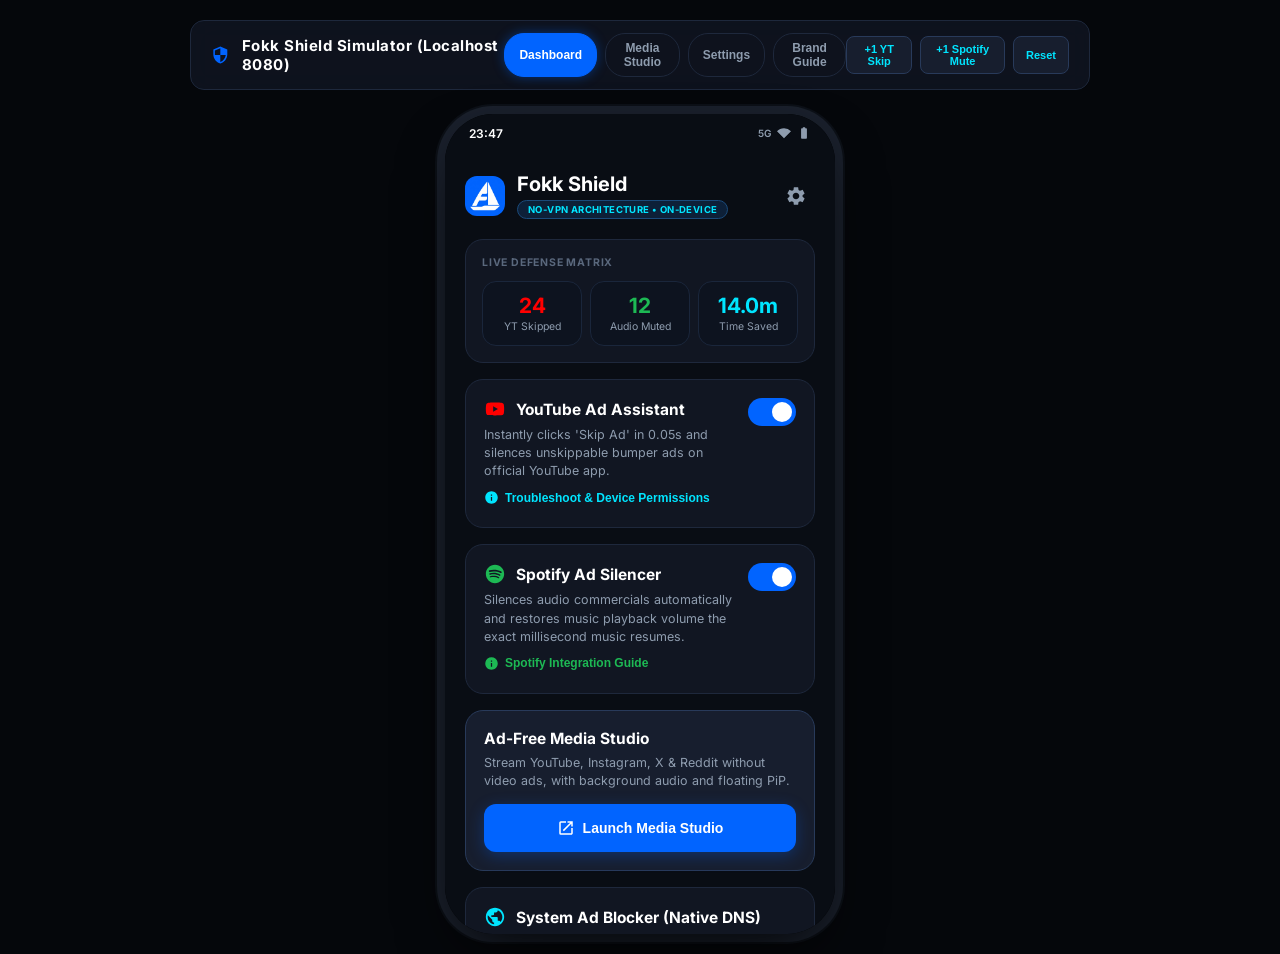
==== commit 56782e8a: "Fix MediaHub dock overlap: collapsible dock & scroll auto-hide; add remote selector sync & Quick Set" ====
--- a/ui_preview/index.html
+++ b/ui_preview/index.html
@@ -729,7 +729,7 @@
                         <div>
                             <div class="brand-title">Fokk Shield</div>
                             <div class="status-pill">
-                                <span class="status-pill-text">ACTIVE DEFENSE • BANKING SAFE</span>
+                                <span class="status-pill-text">NO-VPN ARCHITECTURE • ON-DEVICE</span>
                             </div>
                         </div>
                     </div>
@@ -880,13 +880,16 @@
                             <svg width="16" height="16" viewBox="0 0 24 24" fill="var(--fokk-cyan)"><path d="M19 19H5V5h7V3H5a2 2 0 0 0-2 2v14a2 2 0 0 0 2 2h14c1.1 0 2-.9 2-2v-7h-2v7zM14 3v2h3.59l-9.83 9.83 1.41 1.41L19 6.41V10h2V3h-7z"/></svg>
                         </button>
                     </div>
+                    <button class="icon-btn" onclick="toggleDock()" title="Platform Switcher">
+                        <svg width="20" height="20" viewBox="0 0 24 24" fill="var(--fokk-blue)"><path d="M11.99 18.54l-7.37-5.73L3 14.07l9 7 9-7-1.63-1.27-7.38 5.74zM12 16l7.36-5.73L21 9l-9-7-9 7 1.63 1.27L12 16z"/></svg>
+                    </button>
                     <button class="icon-btn" onclick="showToast('Picture-in-Picture active')">
-                        <svg width="20" height="20" viewBox="0 0 24 24" fill="var(--fokk-blue)"><path d="M19 11h-8v6h8v-6zm4 8V4.98C23 3.88 22.1 3 21 3H3c-1.1 0-2 .88-2 1.98V19c0 1.1.9 2 2 2h18c1.1 0 2-.9 2-2zm-2 .02H3V4.97h18v14.05z"/></svg>
+                        <svg width="20" height="20" viewBox="0 0 24 24" fill="var(--fokk-cyan)"><path d="M19 11h-8v6h8v-6zm4 8V4.98C23 3.88 22.1 3 21 3H3c-1.1 0-2 .88-2 1.98V19c0 1.1.9 2 2 2h18c1.1 0 2-.9 2-2zm-2 .02H3V4.97h18v14.05z"/></svg>
                     </button>
                 </div>
 
                 <!-- Studio Stream Viewport -->
-                <div class="studio-viewport">
+                <div class="studio-viewport" style="position: relative;">
                     <div class="mock-video-area">
                         <div class="mock-video-watermark">AD-FREE STREAM ACTIVE</div>
                         <div class="play-ring" onclick="showToast('Playing stream ad-free...')">
@@ -898,8 +901,13 @@
                         <div class="stream-sub">Direct hardware accelerated viewport • uBlock engine active</div>
                     </div>
 
-                    <!-- Floating Island Dock -->
-                    <div class="floating-island-dock">
+                    <!-- Mini Studio Floating Chip (Elevated above native bottom bars) -->
+                    <div id="preview-studio-toggle" style="position: absolute; bottom: 64px; right: 16px; height: 36px; background: rgba(13,20,36,0.92); backdrop-filter: blur(12px); border: 1px solid #283A5A; border-radius: 20px; display: none; align-items: center; padding: 0 12px; gap: 6px; cursor: pointer; z-index: 40; box-shadow: 0 4px 16px rgba(0,0,0,0.6);" onclick="toggleDock()">
+                        <span style="font-size: 11px; font-weight: 700; color: #fff;">Studio Hub ▾</span>
+                    </div>
+
+                    <!-- Floating Island Dock (Collapsible) -->
+                    <div id="preview-floating-dock" class="floating-island-dock" style="bottom: 60px;">
                         <div class="dock-item active" onclick="switchDockPlatform('YouTube', 'https://m.youtube.com', this)">
                             <svg width="20" height="20" viewBox="0 0 24 24" fill="#FF0000"><path d="M21.58 7.19c-.23-.86-.91-1.54-1.77-1.77C18.25 5 12 5 12 5s-6.25 0-7.81.42c-.86.23-1.54.91-1.77 1.77C2 8.75 2 12 2 12s0 3.25.42 4.81c.23.86.91 1.54 1.77 1.77C5.75 19 12 19 12 19s6.25 0 7.81-.42c.86-.23 1.54-.91 1.77-1.77C22 15.25 22 12 22 12s0-3.25-.42-4.81zM10 15V9l5.2 3-5.2 3z"/></svg>
                             <span>YouTube</span>
@@ -920,6 +928,9 @@
                             <svg width="20" height="20" viewBox="0 0 24 24" fill="#FF4500"><path d="M12 0C5.373 0 0 5.373 0 12c0 6.627 5.373 12 12 12s12-5.373 12-12c0-6.627-5.373-12-12-12zm6.066 13.31c.054.245.084.5.084.763 0 2.69-3.197 4.87-7.15 4.87s-7.15-2.18-7.15-4.87c0-.263.03-.518.084-.763-.638-.37-1.066-1.07-1.066-1.87 0-1.2.97-2.17 2.17-2.17.63 0 1.2.27 1.59.7 1.25-.85 2.94-1.4 4.8-1.46l.82-3.87 2.68.57c.07-.6.58-1.07 1.2-1.07.67 0 1.22.55 1.22 1.22 0 .67-.55 1.22-1.22 1.22-.57 0-1.05-.39-1.18-.92l-2.38-.5-.73 3.46c1.84.06 3.51.61 4.75 1.45.39-.42.95-.68 1.57-.68 1.2 0 2.17.97 2.17 2.17 0 .8-.43 1.5-1.06 1.87zM9.25 12.25c-.69 0-1.25.56-1.25 1.25s.56 1.25 1.25 1.25 1.25-.56 1.25-1.25-.56-1.25-1.25-1.25zm5.5 0c-.69 0-1.25.56-1.25 1.25s.56 1.25 1.25 1.25 1.25-.56 1.25-1.25-.56-1.25-1.25-1.25zm-5.75 4.35c.23.23.6.23.83 0 .67-.67 1.48-.92 2.17-.92s1.5.25 2.17.92c.23.23.6.23.83 0 .23-.23.23-.6 0-.83-.89-.89-2.01-1.27-3-1.27s-2.11.38-3 1.27c-.23.23-.23.6 0 .83z"/></svg>
                             <span>Reddit</span>
                         </div>
+                        <button style="background:none; border:none; color:var(--text-secondary); cursor:pointer; padding:6px; display:flex; align-items:center;" onclick="collapseDockPreview()" title="Minimize Dock">
+                            <svg width="18" height="18" viewBox="0 0 24 24" fill="currentColor"><path d="M19 6.41L17.59 5 12 10.59 6.41 5 5 6.41 10.59 12 5 17.59 6.41 19 12 13.41 17.59 19 19 17.59 13.41 12z"/></svg>
+                        </button>
                     </div>
                 </div>
             </div>
@@ -1065,10 +1076,27 @@
             }
         }
 
+        function toggleDock() {
+            const dock = document.getElementById('preview-floating-dock');
+            const toggle = document.getElementById('preview-studio-toggle');
+            if (dock.style.display === 'none') {
+                dock.style.display = 'flex';
+                toggle.style.display = 'none';
+            } else {
+                collapseDockPreview();
+            }
+        }
+
+        function collapseDockPreview() {
+            document.getElementById('preview-floating-dock').style.display = 'none';
+            document.getElementById('preview-studio-toggle').style.display = 'flex';
+        }
+
         function switchDockPlatform(name, url, element) {
             document.querySelectorAll('.dock-item').forEach(d => d.classList.remove('active'));
             element.classList.add('active');
             document.getElementById('media-url-input').value = url;
+            collapseDockPreview();
             showToast('Loaded ' + name + ' Ad-Free');
         }
 
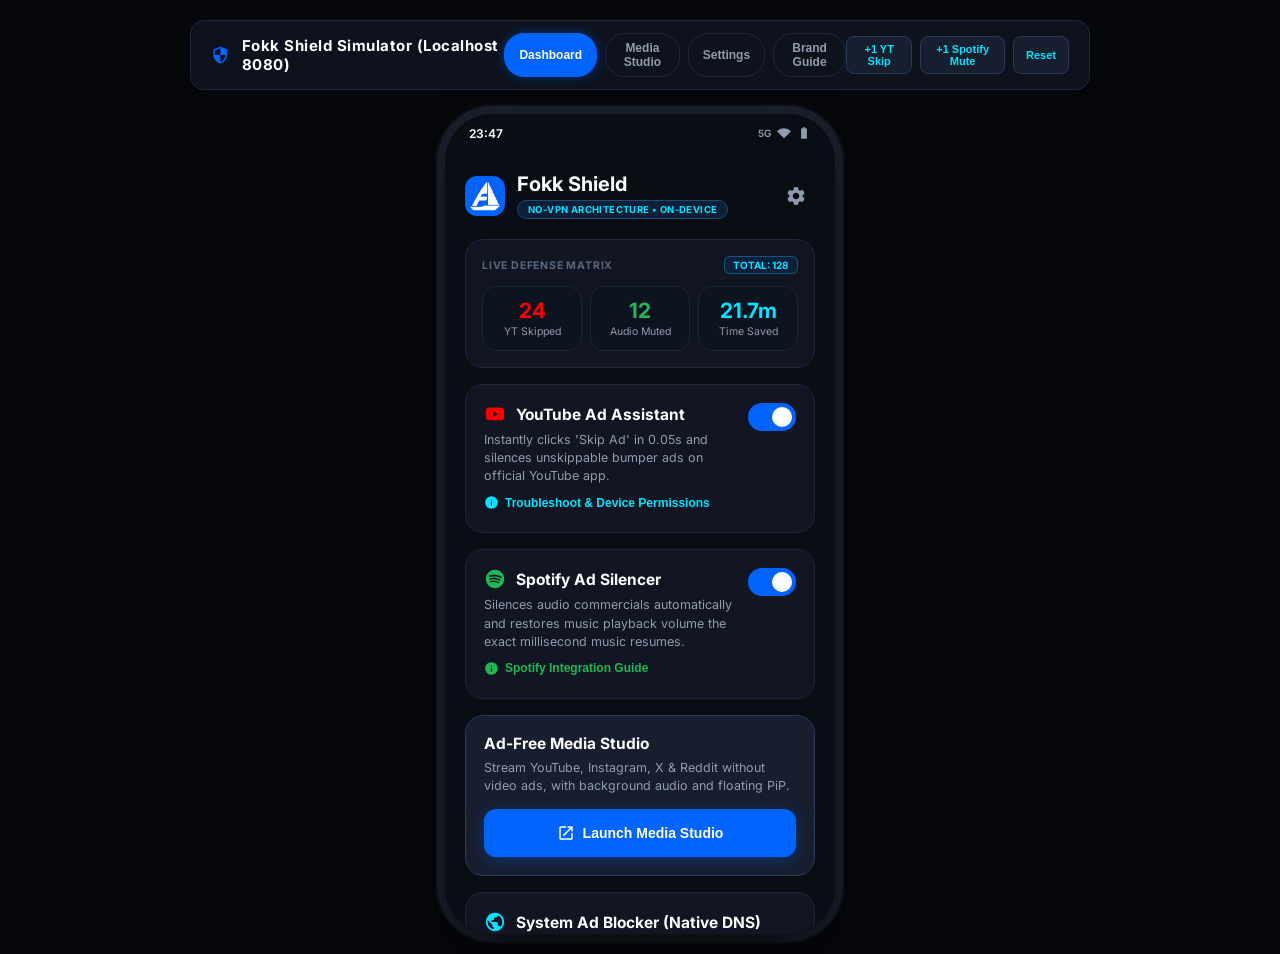
==== commit 8c9a4268: "Overhaul Media Studio to powerful slim browser: Brave cosmetic element collapsing, Reddit ad block, " ====
--- a/ui_preview/index.html
+++ b/ui_preview/index.html
@@ -740,7 +740,12 @@
 
                 <!-- Live Impact Matrix -->
                 <div class="card" style="padding: 16px;">
-                    <div class="matrix-title">LIVE DEFENSE MATRIX</div>
+                    <div style="display: flex; justify-content: space-between; align-items: center; margin-bottom: 12px;">
+                        <div class="matrix-title" style="margin-bottom: 0;">LIVE DEFENSE MATRIX</div>
+                        <div style="background: rgba(1, 100, 255, 0.12); border: 1px solid rgba(0, 229, 255, 0.3); border-radius: 6px; padding: 2px 8px; font-size: 10px; font-weight: 700; color: var(--fokk-cyan);">
+                            TOTAL: <span id="stat-total">128</span>
+                        </div>
+                    </div>
                     <div class="matrix-grid">
                         <div class="stat-chip" onclick="simulateSkipYt()">
                             <div class="stat-val" id="stat-yt" style="color: var(--youtube-red);">24</div>
@@ -873,11 +878,15 @@
                     <button class="icon-btn">
                         <svg width="20" height="20" viewBox="0 0 24 24" fill="currentColor"><path d="M12 4V1L8 5l4 4V6c3.31 0 6 2.69 6 6 0 1.01-.25 1.97-.7 2.8l1.46 1.46A7.93 7.93 0 0 0 20 12c0-4.42-3.58-8-8-8zm0 14c-3.31 0-6-2.69-6-6 0-1.01.25-1.97.7-2.8L5.24 7.74A7.93 7.93 0 0 0 4 12c0 4.42 3.58 8 8 8v3l4-4-4-4v3z"/></svg>
                     </button>
-                    <div class="search-chip-bar">
-                        <svg width="15" height="15" viewBox="0 0 24 24" fill="var(--text-secondary)"><path d="M15.5 14h-.79l-.28-.27A6.471 6.471 0 0 0 16 9.5 6.5 6.5 0 1 0 9.5 16c1.61 0 3.09-.59 4.23-1.57l.27.28v.79l5 4.99L20.49 19l-4.99-5zm-6 0C7.01 14 5 11.99 5 9.5S7.01 5 9.5 5 14 7.01 14 9.5 11.99 14 9.5 14z"/></svg>
-                        <input id="media-url-input" type="text" value="https://m.youtube.com">
+                    <div class="search-chip-bar" style="height: 32px; border-radius: 16px;">
+                        <svg width="13" height="13" viewBox="0 0 24 24" fill="var(--fokk-cyan)"><path d="M18 8h-1V6c0-2.76-2.24-5-5-5S7 3.24 7 6v2H6c-1.1 0-2 .9-2 2v10c0 1.1.9 2 2 2h12c1.1 0 2-.9 2-2V10c0-1.1-.9-2-2-2zm-6 9c-1.1 0-2-.9-2-2s.9-2 2-2 2 .9 2 2-.9 2-2 2zm3.1-9H8.9V6c0-1.71 1.39-3.1 3.1-3.1 1.71 0 3.1 1.39 3.1 3.1v2z"/></svg>
+                        <input id="media-url-input" type="text" value="https://m.youtube.com" style="font-size: 11.5px;">
+                        <div style="background: rgba(0,229,255,0.15); border: 1px solid rgba(0,229,255,0.3); border-radius: 10px; padding: 2px 6px; font-size: 9.5px; font-weight: 700; color: var(--fokk-cyan); display: flex; align-items: center; gap: 3px; margin-right: 4px;">
+                            <svg width="9" height="9" viewBox="0 0 24 24" fill="var(--fokk-cyan)"><path d="M12 1L3 5v6c0 5.55 3.84 10.74 9 12 5.16-1.26 9-6.45 9-12V5l-9-4zm-2 16l-4-4 1.41-1.41L10 14.17l6.59-6.59L18 9l-8 8z"/></svg>
+                            <span id="page-blocked-count">6</span>
+                        </div>
                         <button style="background:none; border:none; cursor:pointer;" onclick="showToast('Navigating stream...')">
-                            <svg width="16" height="16" viewBox="0 0 24 24" fill="var(--fokk-cyan)"><path d="M19 19H5V5h7V3H5a2 2 0 0 0-2 2v14a2 2 0 0 0 2 2h14c1.1 0 2-.9 2-2v-7h-2v7zM14 3v2h3.59l-9.83 9.83 1.41 1.41L19 6.41V10h2V3h-7z"/></svg>
+                            <svg width="15" height="15" viewBox="0 0 24 24" fill="var(--fokk-cyan)"><path d="M19 19H5V5h7V3H5a2 2 0 0 0-2 2v14a2 2 0 0 0 2 2h14c1.1 0 2-.9 2-2v-7h-2v7zM14 3v2h3.59l-9.83 9.83 1.41 1.41L19 6.41V10h2V3h-7z"/></svg>
                         </button>
                     </div>
                     <button class="icon-btn" onclick="toggleDock()" title="Platform Switcher">
@@ -920,7 +929,7 @@
                             </svg>
                             <span>Instagram</span>
                         </div>
-                        <div class="dock-item" onclick="switchDockPlatform('Twitter / X', 'https://mobile.twitter.com', this)">
+                        <div class="dock-item" onclick="switchDockPlatform('Twitter / X', 'https://x.com', this)">
                             <svg width="18" height="18" viewBox="0 0 24 24" fill="#fff"><path d="M18.244 2.25h3.308l-7.227 8.26 8.502 11.24H16.17l-5.214-6.817L4.99 21.75H1.68l7.73-8.835L1.254 2.25H8.08l4.713 6.231zm-1.161 17.52h1.833L7.084 4.126H5.117z"/></svg>
                             <span>Twitter / X</span>
                         </div>
@@ -1028,11 +1037,14 @@
     <script>
         let ytSkipped = 24;
         let spotifyMuted = 12;
+        let webBlocked = 92;
 
         function updateMatrix() {
             document.getElementById('stat-yt').innerText = ytSkipped;
             document.getElementById('stat-spotify').innerText = spotifyMuted;
-            const totalSec = (ytSkipped * 20) + (spotifyMuted * 30);
+            const totalBlocked = ytSkipped + spotifyMuted + webBlocked;
+            document.getElementById('stat-total').innerText = totalBlocked;
+            const totalSec = (ytSkipped * 20) + (spotifyMuted * 30) + (webBlocked * 5);
             const mins = (totalSec / 60).toFixed(1);
             document.getElementById('stat-time').innerText = mins + 'm';
         }
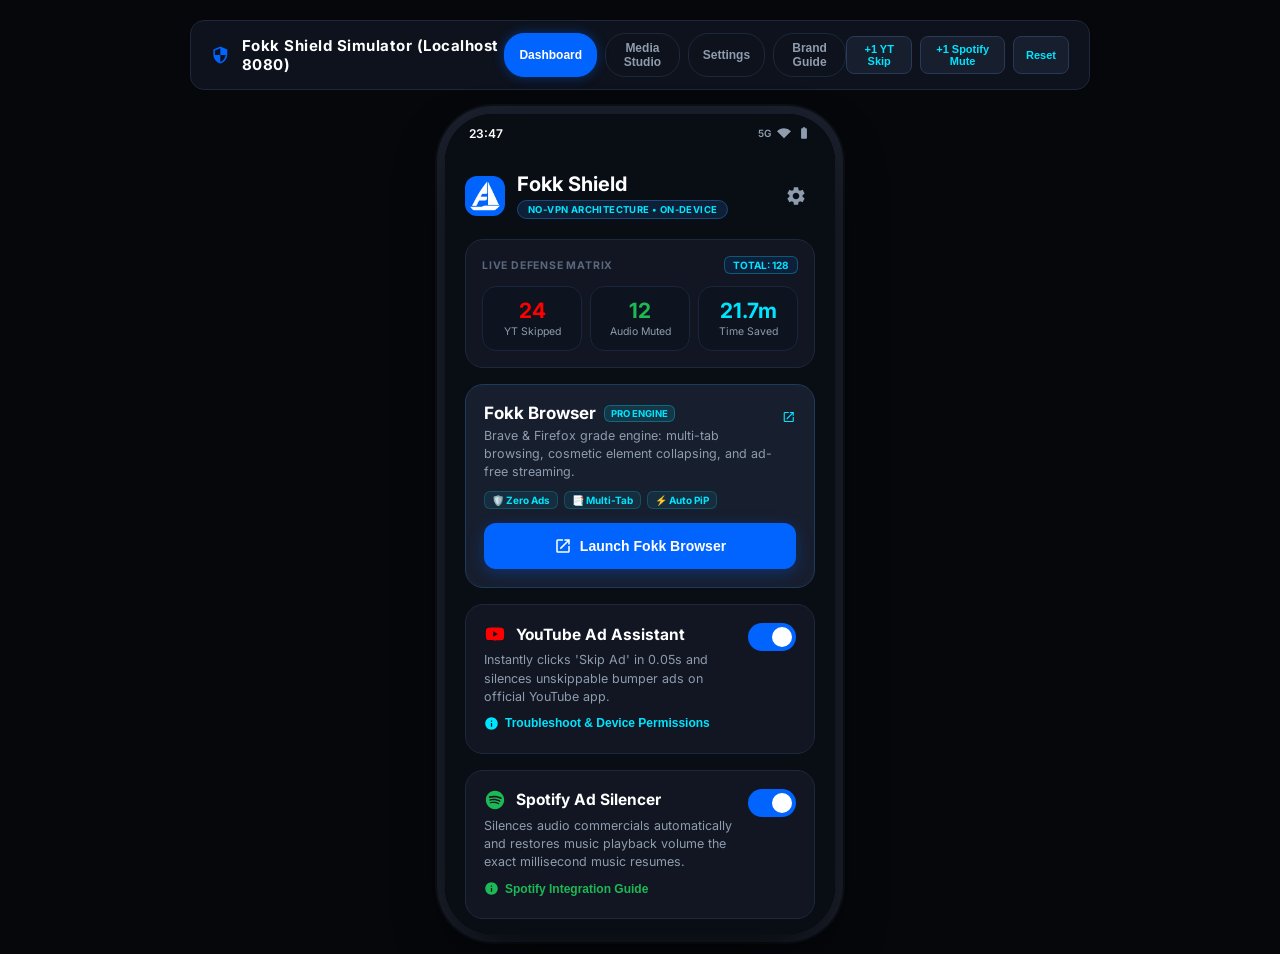
==== commit 13e02e27: "Transform Media Studio into Fokk Browser: multi-tab engine, Firefox/Brave bottom toolbar & menu, zer" ====
--- a/ui_preview/index.html
+++ b/ui_preview/index.html
@@ -597,6 +597,18 @@
             color: #fff;
         }
 
+        /* Modern Browser Bottom Toolbar (Firefox/Brave Style) */
+        .studio-bottom-nav {
+            height: 48px;
+            background: #0C101A;
+            border-top: 1px solid #1D2636;
+            display: flex;
+            justify-content: space-around;
+            align-items: center;
+            padding: 0 8px;
+            z-index: 50;
+        }
+
         /* Modals */
         .modal-overlay {
             display: none;
@@ -762,6 +774,31 @@
                     </div>
                 </div>
 
+                <!-- Primary Hero: Fokk Browser & Media Engine (Brave & Firefox Grade) -->
+                <div class="card elevated" style="border: 1.5px solid #1E3A5F; margin-bottom: 16px;">
+                    <div style="display: flex; justify-content: space-between; align-items: flex-start;">
+                        <div>
+                            <div style="display: flex; align-items: center; gap: 8px;">
+                                <span class="card-title" style="font-size: 17px; margin-bottom: 0;">Fokk Browser</span>
+                                <span style="background: rgba(0, 229, 255, 0.12); border: 1px solid rgba(0, 229, 255, 0.3); border-radius: 6px; padding: 2px 6px; font-size: 9.5px; font-weight: 700; color: var(--fokk-cyan);">PRO ENGINE</span>
+                            </div>
+                            <div class="card-desc" style="margin-top: 4px;">Brave &amp; Firefox grade engine: multi-tab browsing, cosmetic element collapsing, and ad-free streaming.</div>
+                        </div>
+                        <svg width="28" height="28" viewBox="0 0 24 24" fill="var(--fokk-cyan)"><path d="M19 19H5V5h7V3H5a2 2 0 0 0-2 2v14a2 2 0 0 0 2 2h14c1.1 0 2-.9 2-2v-7h-2v7zM14 3v2h3.59l-9.83 9.83 1.41 1.41L19 6.41V10h2V3h-7z"/></svg>
+                    </div>
+
+                    <div style="display: flex; gap: 6px; margin-top: 10px; margin-bottom: 12px;">
+                        <span style="background: rgba(0,229,255,0.08); border: 1px solid rgba(0,229,255,0.2); border-radius: 6px; padding: 2px 7px; font-size: 10px; font-weight: 700; color: var(--fokk-cyan);">🛡️ Zero Ads</span>
+                        <span style="background: rgba(0,229,255,0.08); border: 1px solid rgba(0,229,255,0.2); border-radius: 6px; padding: 2px 7px; font-size: 10px; font-weight: 700; color: var(--fokk-cyan);">📑 Multi-Tab</span>
+                        <span style="background: rgba(0,229,255,0.08); border: 1px solid rgba(0,229,255,0.2); border-radius: 6px; padding: 2px 7px; font-size: 10px; font-weight: 700; color: var(--fokk-cyan);">⚡ Auto PiP</span>
+                    </div>
+
+                    <button class="btn-primary" onclick="switchScreen('studio')" style="height: 46px;">
+                        <svg width="18" height="18" viewBox="0 0 24 24" fill="currentColor"><path d="M19 19H5V5h7V3H5a2 2 0 0 0-2 2v14a2 2 0 0 0 2 2h14c1.1 0 2-.9 2-2v-7h-2v7zM14 3v2h3.59l-9.83 9.83 1.41 1.41L19 6.41V10h2V3h-7z"/></svg>
+                        Launch Fokk Browser
+                    </button>
+                </div>
+
                 <!-- Feature 1: YouTube Ad Assistant -->
                 <div class="card">
                     <div class="card-header-row">
@@ -804,16 +841,6 @@
                     </button>
                 </div>
 
-                <!-- Feature 3: Media Studio Banner -->
-                <div class="card elevated">
-                    <div class="card-title" style="margin-bottom: 2px;">Ad-Free Media Studio</div>
-                    <div class="card-desc">Stream YouTube, Instagram, X &amp; Reddit without video ads, with background audio and floating PiP.</div>
-                    <button class="btn-primary" onclick="switchScreen('studio')">
-                        <svg width="18" height="18" viewBox="0 0 24 24" fill="currentColor"><path d="M19 19H5V5h7V3H5a2 2 0 0 0-2 2v14a2 2 0 0 0 2 2h14c1.1 0 2-.9 2-2v-7h-2v7zM14 3v2h3.59l-9.83 9.83 1.41 1.41L19 6.41V10h2V3h-7z"/></svg>
-                        Launch Media Studio
-                    </button>
-                </div>
-
                 <!-- Feature 4: System Ad Blocker (Private DNS) -->
                 <div class="card">
                     <div class="card-title-group">
@@ -868,15 +895,15 @@
 
             </div>
 
-            <!-- SCREEN 2: MEDIA STUDIO -->
+            <!-- SCREEN 2: MEDIA STUDIO (FOKK BROWSER) -->
             <div id="screen-studio" class="media-studio-screen">
-                <!-- Top Navigation Bar -->
+                <!-- Firefox/Brave Style Slim Browser Omnibar Top Bar -->
                 <div class="studio-top-bar">
                     <button class="icon-btn" onclick="switchScreen('dashboard')">
                         <svg width="20" height="20" viewBox="0 0 24 24" fill="currentColor"><path d="M20 11H7.83l5.59-5.59L12 4l-8 8 8 8 1.41-1.41L7.83 13H20v-2z"/></svg>
                     </button>
-                    <button class="icon-btn">
-                        <svg width="20" height="20" viewBox="0 0 24 24" fill="currentColor"><path d="M12 4V1L8 5l4 4V6c3.31 0 6 2.69 6 6 0 1.01-.25 1.97-.7 2.8l1.46 1.46A7.93 7.93 0 0 0 20 12c0-4.42-3.58-8-8-8zm0 14c-3.31 0-6-2.69-6-6 0-1.01.25-1.97.7-2.8L5.24 7.74A7.93 7.93 0 0 0 4 12c0 4.42 3.58 8 8 8v3l4-4-4-4v3z"/></svg>
+                    <button class="icon-btn" onclick="showToast('Forward')">
+                        <svg width="20" height="20" viewBox="0 0 24 24" fill="currentColor"><path d="M12 4l-1.41 1.41L16.17 11H4v2h12.17l-5.58 5.59L12 20l8-8z"/></svg>
                     </button>
                     <div class="search-chip-bar" style="height: 32px; border-radius: 16px;">
                         <svg width="13" height="13" viewBox="0 0 24 24" fill="var(--fokk-cyan)"><path d="M18 8h-1V6c0-2.76-2.24-5-5-5S7 3.24 7 6v2H6c-1.1 0-2 .9-2 2v10c0 1.1.9 2 2 2h12c1.1 0 2-.9 2-2V10c0-1.1-.9-2-2-2zm-6 9c-1.1 0-2-.9-2-2s.9-2 2-2 2 .9 2 2-.9 2-2 2zm3.1-9H8.9V6c0-1.71 1.39-3.1 3.1-3.1 1.71 0 3.1 1.39 3.1 3.1v2z"/></svg>
@@ -889,8 +916,8 @@
                             <svg width="15" height="15" viewBox="0 0 24 24" fill="var(--fokk-cyan)"><path d="M19 19H5V5h7V3H5a2 2 0 0 0-2 2v14a2 2 0 0 0 2 2h14c1.1 0 2-.9 2-2v-7h-2v7zM14 3v2h3.59l-9.83 9.83 1.41 1.41L19 6.41V10h2V3h-7z"/></svg>
                         </button>
                     </div>
-                    <button class="icon-btn" onclick="toggleDock()" title="Platform Switcher">
-                        <svg width="20" height="20" viewBox="0 0 24 24" fill="var(--fokk-blue)"><path d="M11.99 18.54l-7.37-5.73L3 14.07l9 7 9-7-1.63-1.27-7.38 5.74zM12 16l7.36-5.73L21 9l-9-7-9 7 1.63 1.27L12 16z"/></svg>
+                    <button class="icon-btn" onclick="showToast('Encrypted SSL Connection Active')">
+                        <svg width="18" height="18" viewBox="0 0 24 24" fill="var(--text-secondary)"><path d="M17.65 6.35C16.2 4.9 14.21 4 12 4c-4.42 0-7.99 3.58-7.99 8s3.57 8 7.99 8c3.73 0 6.84-2.55 7.73-6h-2.08c-.82 2.33-3.04 4-5.65 4-3.31 0-6-2.69-6-6s2.69-6 6-6c1.66 0 3.14.69 4.22 1.78L13 11h7V4l-2.35 2.35z"/></svg>
                     </button>
                     <button class="icon-btn" onclick="showToast('Picture-in-Picture active')">
                         <svg width="20" height="20" viewBox="0 0 24 24" fill="var(--fokk-cyan)"><path d="M19 11h-8v6h8v-6zm4 8V4.98C23 3.88 22.1 3 21 3H3c-1.1 0-2 .88-2 1.98V19c0 1.1.9 2 2 2h18c1.1 0 2-.9 2-2zm-2 .02H3V4.97h18v14.05z"/></svg>
@@ -898,7 +925,7 @@
                 </div>
 
                 <!-- Studio Stream Viewport -->
-                <div class="studio-viewport" style="position: relative;">
+                <div class="studio-viewport" style="position: relative; flex: 1;">
                     <div class="mock-video-area">
                         <div class="mock-video-watermark">AD-FREE STREAM ACTIVE</div>
                         <div class="play-ring" onclick="showToast('Playing stream ad-free...')">
@@ -908,39 +935,44 @@
                     <div class="stream-meta">
                         <div class="stream-title">Official Stream Player (Zero Mid-roll &amp; Pre-roll Ads)</div>
                         <div class="stream-sub">Direct hardware accelerated viewport • uBlock engine active</div>
-                    </div>
-
-                    <!-- Mini Studio Floating Chip (Elevated above native bottom bars) -->
-                    <div id="preview-studio-toggle" style="position: absolute; bottom: 64px; right: 16px; height: 36px; background: rgba(13,20,36,0.92); backdrop-filter: blur(12px); border: 1px solid #283A5A; border-radius: 20px; display: none; align-items: center; padding: 0 12px; gap: 6px; cursor: pointer; z-index: 40; box-shadow: 0 4px 16px rgba(0,0,0,0.6);" onclick="toggleDock()">
-                        <span style="font-size: 11px; font-weight: 700; color: #fff;">Studio Hub ▾</span>
-                    </div>
-
-                    <!-- Floating Island Dock (Collapsible) -->
-                    <div id="preview-floating-dock" class="floating-island-dock" style="bottom: 60px;">
-                        <div class="dock-item active" onclick="switchDockPlatform('YouTube', 'https://m.youtube.com', this)">
-                            <svg width="20" height="20" viewBox="0 0 24 24" fill="#FF0000"><path d="M21.58 7.19c-.23-.86-.91-1.54-1.77-1.77C18.25 5 12 5 12 5s-6.25 0-7.81.42c-.86.23-1.54.91-1.77 1.77C2 8.75 2 12 2 12s0 3.25.42 4.81c.23.86.91 1.54 1.77 1.77C5.75 19 12 19 12 19s6.25 0 7.81-.42c.86-.23 1.54-.91 1.77-1.77C22 15.25 22 12 22 12s0-3.25-.42-4.81zM10 15V9l5.2 3-5.2 3z"/></svg>
-                            <span>YouTube</span>
-                        </div>
-                        <div class="dock-item" onclick="switchDockPlatform('Instagram', 'https://www.instagram.com', this)">
-                            <svg width="20" height="20" viewBox="0 0 24 24" fill="none" stroke="#E1306C" stroke-width="2" stroke-linecap="round" stroke-linejoin="round">
-                                <rect x="2" y="2" width="20" height="20" rx="5" ry="5"></rect>
-                                <path d="M16 11.37A4 4 0 1 1 12.63 8 4 4 0 0 1 16 11.37z"></path>
-                                <line x1="17.5" y1="6.5" x2="17.51" y2="6.5" stroke-width="2.5"></line>
-                            </svg>
-                            <span>Instagram</span>
-                        </div>
-                        <div class="dock-item" onclick="switchDockPlatform('Twitter / X', 'https://x.com', this)">
-                            <svg width="18" height="18" viewBox="0 0 24 24" fill="#fff"><path d="M18.244 2.25h3.308l-7.227 8.26 8.502 11.24H16.17l-5.214-6.817L4.99 21.75H1.68l7.73-8.835L1.254 2.25H8.08l4.713 6.231zm-1.161 17.52h1.833L7.084 4.126H5.117z"/></svg>
-                            <span>Twitter / X</span>
-                        </div>
-                        <div class="dock-item" onclick="switchDockPlatform('Reddit', 'https://www.reddit.com', this)">
-                            <svg width="20" height="20" viewBox="0 0 24 24" fill="#FF4500"><path d="M12 0C5.373 0 0 5.373 0 12c0 6.627 5.373 12 12 12s12-5.373 12-12c0-6.627-5.373-12-12-12zm6.066 13.31c.054.245.084.5.084.763 0 2.69-3.197 4.87-7.15 4.87s-7.15-2.18-7.15-4.87c0-.263.03-.518.084-.763-.638-.37-1.066-1.07-1.066-1.87 0-1.2.97-2.17 2.17-2.17.63 0 1.2.27 1.59.7 1.25-.85 2.94-1.4 4.8-1.46l.82-3.87 2.68.57c.07-.6.58-1.07 1.2-1.07.67 0 1.22.55 1.22 1.22 0 .67-.55 1.22-1.22 1.22-.57 0-1.05-.39-1.18-.92l-2.38-.5-.73 3.46c1.84.06 3.51.61 4.75 1.45.39-.42.95-.68 1.57-.68 1.2 0 2.17.97 2.17 2.17 0 .8-.43 1.5-1.06 1.87zM9.25 12.25c-.69 0-1.25.56-1.25 1.25s.56 1.25 1.25 1.25 1.25-.56 1.25-1.25-.56-1.25-1.25-1.25zm5.5 0c-.69 0-1.25.56-1.25 1.25s.56 1.25 1.25 1.25 1.25-.56 1.25-1.25-.56-1.25-1.25-1.25zm-5.75 4.35c.23.23.6.23.83 0 .67-.67 1.48-.92 2.17-.92s1.5.25 2.17.92c.23.23.6.23.83 0 .23-.23.23-.6 0-.83-.89-.89-2.01-1.27-3-1.27s-2.11.38-3 1.27c-.23.23-.23.6 0 .83z"/></svg>
-                            <span>Reddit</span>
-                        </div>
-                        <button style="background:none; border:none; color:var(--text-secondary); cursor:pointer; padding:6px; display:flex; align-items:center;" onclick="collapseDockPreview()" title="Minimize Dock">
-                            <svg width="18" height="18" viewBox="0 0 24 24" fill="currentColor"><path d="M19 6.41L17.59 5 12 10.59 6.41 5 5 6.41 10.59 12 5 17.59 6.41 19 12 13.41 17.59 19 19 17.59 13.41 12z"/></svg>
-                        </button>
-                    </div>
+
+                        <!-- Quick Platform Launch Chips -->
+                        <div style="display: flex; gap: 8px; margin-top: 14px;">
+                            <div class="dock-item active" style="flex: 1; background: #131B2B; border: 1px solid #24344D;" onclick="switchDockPlatform('YouTube', 'https://m.youtube.com', this)">
+                                <span>YouTube</span>
+                            </div>
+                            <div class="dock-item" style="flex: 1; background: #131B2B; border: 1px solid #24344D;" onclick="switchDockPlatform('Instagram', 'https://www.instagram.com', this)">
+                                <span>Instagram</span>
+                            </div>
+                            <div class="dock-item" style="flex: 1; background: #131B2B; border: 1px solid #24344D;" onclick="switchDockPlatform('Twitter / X', 'https://x.com', this)">
+                                <span>X / Twitter</span>
+                            </div>
+                            <div class="dock-item" style="flex: 1; background: #131B2B; border: 1px solid #24344D;" onclick="switchDockPlatform('Reddit', 'https://www.reddit.com', this)">
+                                <span>Reddit</span>
+                            </div>
+                        </div>
+                    </div>
+                </div>
+
+                <!-- Modern Browser Bottom Navigation Toolbar (Firefox/Brave Style) -->
+                <div class="studio-bottom-nav">
+                    <button class="icon-btn" onclick="showToast('Navigated Back')">
+                        <svg width="20" height="20" viewBox="0 0 24 24" fill="currentColor"><path d="M20 11H7.83l5.59-5.59L12 4l-8 8 8 8 1.41-1.41L7.83 13H20v-2z"/></svg>
+                    </button>
+                    <button class="icon-btn" onclick="showToast('Navigated Forward')">
+                        <svg width="20" height="20" viewBox="0 0 24 24" fill="currentColor"><path d="M12 4l-1.41 1.41L16.17 11H4v2h12.17l-5.58 5.59L12 20l8-8z"/></svg>
+                    </button>
+                    <button class="icon-btn" onclick="switchDockPlatform('YouTube', 'https://m.youtube.com', this)">
+                        <svg width="20" height="20" viewBox="0 0 24 24" fill="var(--fokk-cyan)"><path d="M10 20v-6h4v6h5v-8h3L12 3 2 12h3v8z"/></svg>
+                    </button>
+                    <button class="icon-btn" onclick="openModal('tabSwitcher')">
+                        <div style="border: 1.8px solid var(--fokk-cyan); border-radius: 5px; width: 22px; height: 22px; display: flex; align-items: center; justify-content: center; font-size: 11px; font-weight: 700; color: var(--fokk-cyan); background: rgba(0,229,255,0.1);">
+                            <span id="preview-tab-count">1</span>
+                        </div>
+                    </button>
+                    <button class="icon-btn" onclick="openModal('browserMenu')">
+                        <svg width="20" height="20" viewBox="0 0 24 24" fill="currentColor"><path d="M12 8c1.1 0 2-.9 2-2s-.9-2-2-2-2 .9-2 2 .9 2 2 2zm0 2c-1.1 0-2 .9-2 2s.9 2 2 2 2-.9 2-2-.9-2-2-2zm0 6c-1.1 0-2 .9-2 2s.9 2 2 2 2-.9 2-2-.9-2-2-2z"/></svg>
+                    </button>
                 </div>
             </div>
 
@@ -1161,6 +1193,61 @@
                 title: "Fokk Shield Support",
                 body: "Version: 1.1.0\nArchitecture: 100% No-VPN Native Assistant\nSupported OS: Android 10, 11, 12, 13, 14, 15\n\nFor bug reports, pull requests, or feature inquiries, visit our official repository or contact the project maintainers.",
                 actions: `<button class="modal-btn" onclick="closeModal()">Close</button><button class="modal-btn primary" onclick="window.open('https://github.com/Kimmojiraja/adblocker_mine'); closeModal();">GitHub Repo</button>`
+            },
+            tabSwitcher: {
+                title: "Tabs (2)",
+                isHtml: true,
+                body: `<div style="display:flex; flex-direction:column; gap:8px;">
+                    <div style="background:#131B2B; border:1.5px solid var(--fokk-cyan); border-radius:12px; padding:10px 12px; display:flex; justify-content:space-between; align-items:center;">
+                        <div>
+                            <div style="font-weight:700; font-size:13px; color:#fff;">YouTube</div>
+                            <div style="font-size:11px; color:var(--text-secondary);">https://m.youtube.com</div>
+                        </div>
+                        <span style="font-size:10px; color:var(--fokk-cyan); font-weight:700; background:rgba(0,229,255,0.1); padding:2px 6px; border-radius:6px;">ACTIVE</span>
+                    </div>
+                    <div style="background:#131B2B; border:1px solid #24344D; border-radius:12px; padding:10px 12px; display:flex; justify-content:space-between; align-items:center;">
+                        <div>
+                            <div style="font-weight:700; font-size:13px; color:#fff;">LiveScore</div>
+                            <div style="font-size:11px; color:var(--text-secondary);">https://www.livescore.in</div>
+                        </div>
+                        <span style="font-size:11px; color:var(--text-secondary); cursor:pointer;" onclick="showToast('Closed Tab')">✕</span>
+                    </div>
+                </div>`,
+                actions: `<button class="modal-btn" onclick="showToast('Closed All Tabs'); closeModal();">Close All</button><button class="modal-btn primary" onclick="showToast('Created New Tab'); closeModal();">+ New Tab</button>`
+            },
+            browserMenu: {
+                title: "Fokk Browser Menu",
+                isHtml: true,
+                body: `<div style="display:flex; flex-direction:column; gap:10px;">
+                    <div style="background:#131B2B; border:1px solid #24344D; border-radius:12px; padding:10px 12px; display:flex; justify-content:space-between; align-items:center;">
+                        <div>
+                            <div style="font-weight:700; font-size:13px; color:var(--fokk-cyan);">🛡️ Fokk Shield Active</div>
+                            <div style="font-size:11px; color:var(--text-secondary);">6 ads &amp; trackers blocked on page</div>
+                        </div>
+                        <span style="color:#00E676; font-size:11px; font-weight:700; background:rgba(0,230,118,0.12); padding:2px 8px; border-radius:6px;">ON</span>
+                    </div>
+                    <div style="display:flex; justify-content:space-between; align-items:center; padding:6px 0; border-bottom:1px solid #1E283C; font-size:13px; cursor:pointer;" onclick="showToast('Desktop Mode Toggled'); closeModal();">
+                        <span>🖥️ Desktop Site</span>
+                        <span style="color:var(--text-secondary);">Toggle</span>
+                    </div>
+                    <div style="display:flex; justify-content:space-between; align-items:center; padding:6px 0; border-bottom:1px solid #1E283C; font-size:13px; cursor:pointer;" onclick="showToast('Night Reader Toggled'); closeModal();">
+                        <span>🌙 Dark Mode / Night Reader</span>
+                        <span style="color:var(--text-secondary);">Toggle</span>
+                    </div>
+                    <div style="display:flex; justify-content:space-between; align-items:center; padding:6px 0; border-bottom:1px solid #1E283C; font-size:13px; cursor:pointer;" onclick="showToast('Reloading page...'); closeModal();">
+                        <span>🔄 Reload Page</span>
+                        <span>↻</span>
+                    </div>
+                    <div style="display:flex; justify-content:space-between; align-items:center; padding:6px 0; border-bottom:1px solid #1E283C; font-size:13px; cursor:pointer;" onclick="showToast('Shared Page Link'); closeModal();">
+                        <span>📤 Share Link</span>
+                        <span>↗</span>
+                    </div>
+                    <div style="display:flex; justify-content:space-between; align-items:center; padding:6px 0; border-bottom:1px solid #1E283C; font-size:13px; color:var(--youtube-red); cursor:pointer;" onclick="showToast('History &amp; Cache Cleared!'); closeModal();">
+                        <span>🧹 Clear Browsing Data</span>
+                        <span>Clear</span>
+                    </div>
+                </div>`,
+                actions: `<button class="modal-btn primary" onclick="closeModal()">Close</button>`
             }
         };
 
@@ -1168,7 +1255,11 @@
             const data = modalData[type];
             if (!data) return;
             document.getElementById('modalTitle').innerText = data.title;
-            document.getElementById('modalBody').innerText = data.body;
+            if (data.isHtml) {
+                document.getElementById('modalBody').innerHTML = data.body;
+            } else {
+                document.getElementById('modalBody').innerText = data.body;
+            }
             document.getElementById('modalActions').innerHTML = data.actions;
             document.getElementById('modalOverlay').classList.add('active');
         }
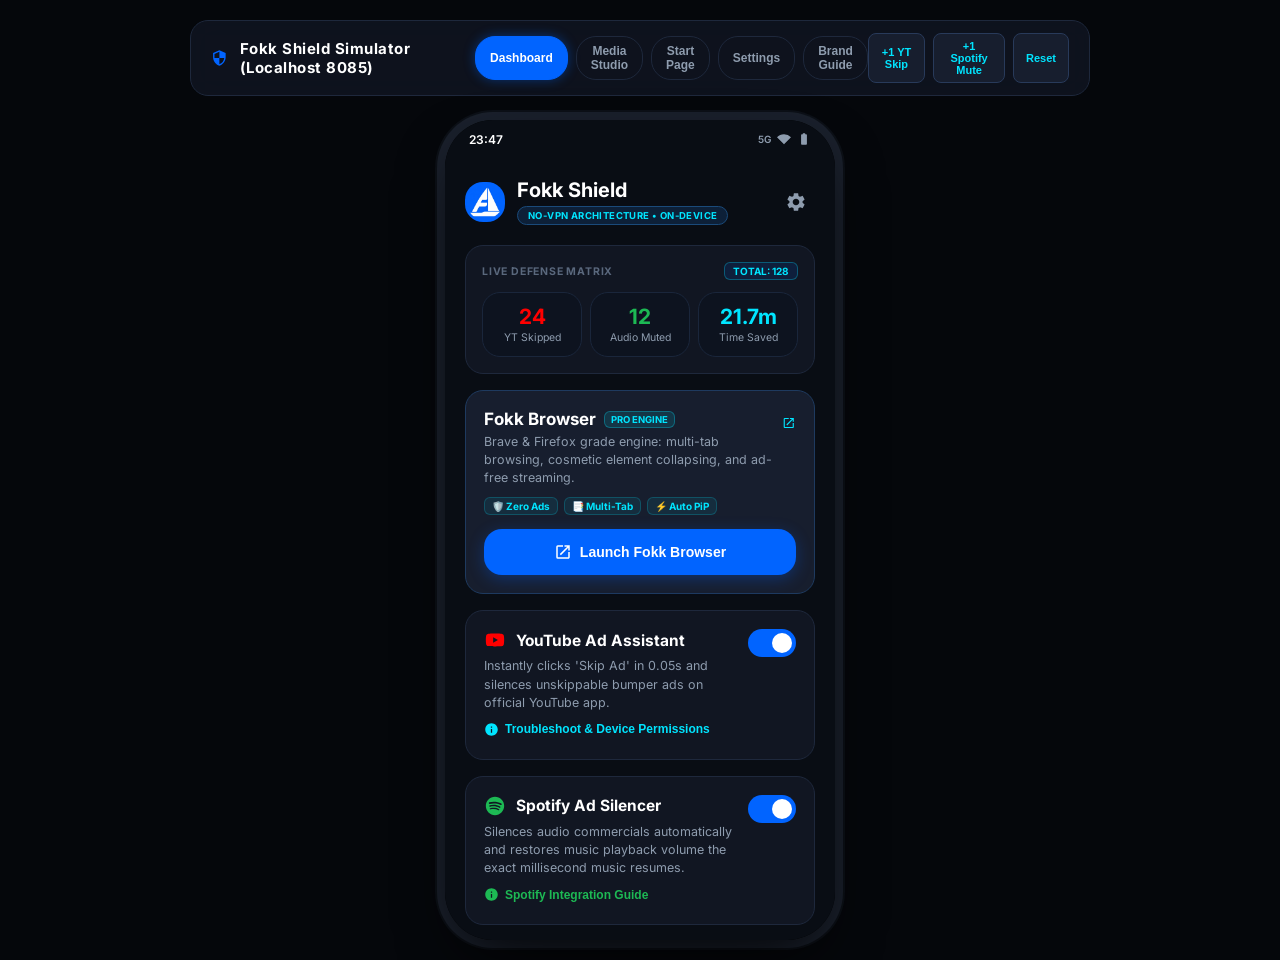
==== commit c5e52fbd: "Homepage background wallpapers & custom user upload, collapsible search card with real brand logos, " ====
--- a/ui_preview/index.html
+++ b/ui_preview/index.html
@@ -57,7 +57,7 @@
             backdrop-filter: blur(12px);
             border: 1px solid var(--card-border);
             padding: 12px 20px;
-            border-radius: 14px;
+            border-radius: 18px;
             margin-bottom: 24px;
         }
 
@@ -196,7 +196,7 @@
         .brand-logo {
             width: 40px;
             height: 40px;
-            border-radius: 12px;
+            border-radius: 18px;
             background: #0164FF;
             display: flex;
             align-items: center;
@@ -361,7 +361,7 @@
         .stat-chip {
             background: #0D131F;
             border: 1px solid #1A263B;
-            border-radius: 14px;
+            border-radius: 18px;
             padding: 12px 6px;
             display: flex;
             flex-direction: column;
@@ -409,7 +409,7 @@
             background: var(--fokk-blue);
             color: #fff;
             border: none;
-            border-radius: 12px;
+            border-radius: 18px;
             font-size: 14px;
             font-weight: 700;
             display: flex;
@@ -431,7 +431,7 @@
             background: var(--surface-elevated);
             color: #fff;
             border: 1px solid #283A5A;
-            border-radius: 12px;
+            border-radius: 18px;
             font-size: 13px;
             font-weight: 600;
             display: flex;
@@ -698,11 +698,12 @@
     <div class="desktop-bar">
         <div class="title">
             <svg width="22" height="22" viewBox="0 0 24 24" fill="#0164FF"><path d="M12 1L3 5v6c0 5.55 3.84 10.74 9 12 5.16-1.26 9-6.45 9-12V5L12 1zm0 10.99h7c-.53 4.12-3.28 7.79-7 8.94V12H5V6.3l7-3.11v8.8z"/></svg>
-            <span>Fokk Shield Simulator (Localhost 8080)</span>
+            <span>Fokk Shield Simulator (Localhost 8085)</span>
         </div>
         <div class="nav-chips">
             <button class="nav-chip active" onclick="switchScreen('dashboard')">Dashboard</button>
             <button class="nav-chip" onclick="switchScreen('studio')">Media Studio</button>
+            <button class="nav-chip" onclick="switchScreen('startpage')">Start Page</button>
             <button class="nav-chip" onclick="switchScreen('settings')">Settings</button>
             <button class="nav-chip" onclick="switchScreen('brand')">Brand Guide</button>
         </div>
@@ -962,7 +963,7 @@
                     <button class="icon-btn" onclick="showToast('Navigated Forward')">
                         <svg width="20" height="20" viewBox="0 0 24 24" fill="currentColor"><path d="M12 4l-1.41 1.41L16.17 11H4v2h12.17l-5.58 5.59L12 20l8-8z"/></svg>
                     </button>
-                    <button class="icon-btn" onclick="switchDockPlatform('YouTube', 'https://m.youtube.com', this)">
+                    <button class="icon-btn" onclick="switchScreen('startpage')">
                         <svg width="20" height="20" viewBox="0 0 24 24" fill="var(--fokk-cyan)"><path d="M10 20v-6h4v6h5v-8h3L12 3 2 12h3v8z"/></svg>
                     </button>
                     <button class="icon-btn" onclick="openModal('tabSwitcher')">
@@ -1019,6 +1020,11 @@
                 </div>
             </div>
 
+            <!-- SCREEN 5: START PAGE (FOKK START) -->
+            <div id="screen-startpage" class="screen" style="padding:0; height:100%; display:none; flex-direction:column; overflow:hidden;">
+                <iframe src="fokk_start.html" style="width:100%; height:100%; border:none; background:#090D14;"></iframe>
+            </div>
+
             <!-- SCREEN 4: BRAND GUIDE -->
             <div id="screen-brand" class="screen">
                 <div class="app-header">
@@ -1105,18 +1111,23 @@
             document.querySelectorAll('.media-studio-screen').forEach(s => s.classList.remove('active'));
             document.querySelectorAll('.nav-chip').forEach(c => c.classList.remove('active'));
 
+            document.getElementById('screen-startpage').style.display = 'none';
             if (screenId === 'dashboard') {
                 document.getElementById('screen-dashboard').classList.add('active');
                 document.querySelectorAll('.nav-chip')[0].classList.add('active');
             } else if (screenId === 'studio') {
                 document.getElementById('screen-studio').classList.add('active');
                 document.querySelectorAll('.nav-chip')[1].classList.add('active');
+            } else if (screenId === 'startpage') {
+                document.getElementById('screen-startpage').classList.add('active');
+                document.getElementById('screen-startpage').style.display = 'flex';
+                document.querySelectorAll('.nav-chip')[2].classList.add('active');
             } else if (screenId === 'settings') {
                 document.getElementById('screen-settings').classList.add('active');
-                document.querySelectorAll('.nav-chip')[2].classList.add('active');
+                document.querySelectorAll('.nav-chip')[3].classList.add('active');
             } else if (screenId === 'brand') {
                 document.getElementById('screen-brand').classList.add('active');
-                document.querySelectorAll('.nav-chip')[3].classList.add('active');
+                document.querySelectorAll('.nav-chip')[4].classList.add('active');
             }
         }
 
@@ -1195,25 +1206,44 @@
                 actions: `<button class="modal-btn" onclick="closeModal()">Close</button><button class="modal-btn primary" onclick="window.open('https://github.com/Kimmojiraja/adblocker_mine'); closeModal();">GitHub Repo</button>`
             },
             tabSwitcher: {
-                title: "Tabs (2)",
+                title: "Tabs Switcher",
                 isHtml: true,
-                body: `<div style="display:flex; flex-direction:column; gap:8px;">
-                    <div style="background:#131B2B; border:1.5px solid var(--fokk-cyan); border-radius:12px; padding:10px 12px; display:flex; justify-content:space-between; align-items:center;">
-                        <div>
-                            <div style="font-weight:700; font-size:13px; color:#fff;">YouTube</div>
-                            <div style="font-size:11px; color:var(--text-secondary);">https://m.youtube.com</div>
-                        </div>
-                        <span style="font-size:10px; color:var(--fokk-cyan); font-weight:700; background:rgba(0,229,255,0.1); padding:2px 6px; border-radius:6px;">ACTIVE</span>
-                    </div>
-                    <div style="background:#131B2B; border:1px solid #24344D; border-radius:12px; padding:10px 12px; display:flex; justify-content:space-between; align-items:center;">
-                        <div>
-                            <div style="font-weight:700; font-size:13px; color:#fff;">LiveScore</div>
-                            <div style="font-size:11px; color:var(--text-secondary);">https://www.livescore.in</div>
-                        </div>
-                        <span style="font-size:11px; color:var(--text-secondary); cursor:pointer;" onclick="showToast('Closed Tab')">✕</span>
+                body: `<div style="display:flex; flex-direction:column; gap:10px;">
+                    <!-- Segmented tab toggle -->
+                    <div style="display:flex; background:#131B2B; border-radius:10px; padding:3px; gap:4px;">
+                        <button style="flex:1; background:var(--fokk-cyan); border:none; border-radius:8px; padding:6px; font-size:11.5px; font-weight:700; color:#090D14; cursor:pointer;">Tabs (2)</button>
+                        <button style="flex:1; background:transparent; border:none; border-radius:8px; padding:6px; font-size:11.5px; font-weight:700; color:var(--text-secondary); cursor:pointer;" onclick="showToast('Switched to Private Tabs')">🕶️ Private (1)</button>
+                    </div>
+
+                    <!-- 2-Column Brave Grid of Tab Cards -->
+                    <div style="display:grid; grid-template-columns:1fr 1fr; gap:8px;">
+                        <!-- Tab Card 1 (Active) -->
+                        <div style="background:#131B2B; border:2px solid var(--fokk-cyan); border-radius:12px; overflow:hidden; display:flex; flex-direction:column; box-shadow:0 0 12px rgba(0,229,255,0.25);">
+                            <div style="background:#172233; padding:6px 8px; display:flex; justify-content:space-between; align-items:center;">
+                                <span style="font-size:11px; font-weight:700; color:#fff; white-space:nowrap; overflow:hidden; text-overflow:ellipsis; max-width:85px;">YouTube</span>
+                                <span style="font-size:11px; color:var(--text-secondary); cursor:pointer;" onclick="showToast('Closed Tab')">✕</span>
+                            </div>
+                            <div style="height:90px; background:#090D14; display:flex; flex-direction:column; align-items:center; justify-content:center; gap:4px; padding:6px;">
+                                <span style="font-size:20px;">▶️</span>
+                                <span style="font-size:9.5px; color:var(--text-secondary);">m.youtube.com</span>
+                                <span style="font-size:8px; color:var(--fokk-cyan); font-weight:800; background:rgba(0,229,255,0.15); padding:1px 5px; border-radius:4px;">ACTIVE</span>
+                            </div>
+                        </div>
+
+                        <!-- Tab Card 2 -->
+                        <div style="background:#131B2B; border:1px solid #24344D; border-radius:12px; overflow:hidden; display:flex; flex-direction:column;">
+                            <div style="background:#172233; padding:6px 8px; display:flex; justify-content:space-between; align-items:center;">
+                                <span style="font-size:11px; font-weight:700; color:#fff; white-space:nowrap; overflow:hidden; text-overflow:ellipsis; max-width:85px;">Reddit</span>
+                                <span style="font-size:11px; color:var(--text-secondary); cursor:pointer;" onclick="showToast('Closed Tab')">✕</span>
+                            </div>
+                            <div style="height:90px; background:#090D14; display:flex; flex-direction:column; align-items:center; justify-content:center; gap:4px; padding:6px;">
+                                <span style="font-size:20px;">🤖</span>
+                                <span style="font-size:9.5px; color:var(--text-secondary);">reddit.com</span>
+                            </div>
+                        </div>
                     </div>
                 </div>`,
-                actions: `<button class="modal-btn" onclick="showToast('Closed All Tabs'); closeModal();">Close All</button><button class="modal-btn primary" onclick="showToast('Created New Tab'); closeModal();">+ New Tab</button>`
+                actions: `<button class="modal-btn" onclick="showToast('Closed All Tabs'); closeModal();">Close All</button><button class="modal-btn" style="color:#C084FC;" onclick="showToast('Created Private Tab'); closeModal();">🕶️ Private</button><button class="modal-btn primary" onclick="showToast('Created New Tab'); closeModal();">+ New Tab</button>`
             },
             browserMenu: {
                 title: "Fokk Browser Menu",
@@ -1226,7 +1256,31 @@
                         </div>
                         <span style="color:#00E676; font-size:11px; font-weight:700; background:rgba(0,230,118,0.12); padding:2px 8px; border-radius:6px;">ON</span>
                     </div>
-                    <div style="display:flex; justify-content:space-between; align-items:center; padding:6px 0; border-bottom:1px solid #1E283C; font-size:13px; cursor:pointer;" onclick="showToast('Desktop Mode Toggled'); closeModal();">
+                    <div style="display:flex; justify-content:space-between; align-items:center; padding:6px 0; border-bottom:1px solid #1E283C; font-size:13px; cursor:pointer;" onclick="closeModal(); openModal('searchEngine');">
+                        <span>🔍 Search Engine</span>
+                        <span style="color:var(--fokk-cyan); font-weight:600;">Brave Search ▾</span>
+                    </div>
+                    <div style="display:flex; justify-content:space-between; align-items:center; padding:6px 0; border-bottom:1px solid #1E283C; font-size:13px; cursor:pointer;" onclick="closeModal(); openModal('extensions');">
+                        <span>🧩 Extensions &amp; Filters</span>
+                        <span style="color:var(--fokk-cyan); font-weight:600;">Manage ▾</span>
+                    </div>
+                    <div style="display:flex; justify-content:space-between; align-items:center; padding:6px 0; border-bottom:1px solid #1E283C; font-size:13px; color:#C084FC; font-weight:600; cursor:pointer;" onclick="showToast('Opened New Private Tab'); closeModal();">
+                        <span>🕶️ New Private Tab</span>
+                        <span>＋</span>
+                    </div>
+                    <div style="display:flex; justify-content:space-between; align-items:center; padding:6px 0; border-bottom:1px solid #1E283C; font-size:13px; cursor:pointer;" onclick="closeModal(); openModal('history');">
+                        <span>📜 Browsing History</span>
+                        <span style="color:var(--text-secondary);">View ↗</span>
+                    </div>
+                    <div style="display:flex; justify-content:space-between; align-items:center; padding:6px 0; border-bottom:1px solid #1E283C; font-size:13px; cursor:pointer;" onclick="showToast('Opening Downloads...'); closeModal();">
+                        <span>📥 Downloads</span>
+                        <span style="color:var(--text-secondary);">Open ↗</span>
+                    </div>
+                    <div style="display:flex; justify-content:space-between; align-items:center; padding:6px 0; border-bottom:1px solid #1E283C; font-size:13px; cursor:pointer;" onclick="showToast('Translating page...'); closeModal();">
+                        <span>🌐 Translate Page</span>
+                        <span style="color:var(--text-secondary);">Translate</span>
+                    </div>
+                    <div style="display:flex; justify-content:space-between; align-items:center; padding:6px 0; border-bottom:1px solid #1E283C; font-size:13px; cursor:pointer;" onclick="showToast('Desktop Mode: Windows Chrome UA'); closeModal();">
                         <span>🖥️ Desktop Site</span>
                         <span style="color:var(--text-secondary);">Toggle</span>
                     </div>
@@ -1248,6 +1302,104 @@
                     </div>
                 </div>`,
                 actions: `<button class="modal-btn primary" onclick="closeModal()">Close</button>`
+            },
+            history: {
+                title: "Browsing History",
+                isHtml: true,
+                body: `<div style="display:flex; flex-direction:column; gap:8px;">
+                    <div style="background:#090D14; border:1px solid #1E283C; border-radius:8px; padding:6px 10px; display:flex; align-items:center; gap:6px;">
+                        <span>🔍</span>
+                        <input type="text" placeholder="Search visited sites..." style="width:100%; background:none; border:none; color:#fff; font-size:12px; outline:none;">
+                    </div>
+                    <div style="display:flex; flex-direction:column; gap:6px; max-height:220px; overflow-y:auto;">
+                        <div style="background:#131B2B; border:1px solid #24344D; border-radius:8px; padding:8px 10px; display:flex; justify-content:space-between; align-items:center; cursor:pointer;" onclick="showToast('Opening YouTube...'); closeModal();">
+                            <div>
+                                <div style="font-size:12px; font-weight:700; color:#fff;">YouTube</div>
+                                <div style="font-size:10px; color:var(--text-secondary);">https://m.youtube.com</div>
+                            </div>
+                            <span style="font-size:10px; color:var(--text-secondary);">Just now</span>
+                        </div>
+                        <div style="background:#131B2B; border:1px solid #24344D; border-radius:8px; padding:8px 10px; display:flex; justify-content:space-between; align-items:center; cursor:pointer;" onclick="showToast('Opening LiveScore...'); closeModal();">
+                            <div>
+                                <div style="font-size:12px; font-weight:700; color:#fff;">LiveScore: Football Scores</div>
+                                <div style="font-size:10px; color:var(--text-secondary);">https://www.livescore.in</div>
+                            </div>
+                            <span style="font-size:10px; color:var(--text-secondary);">10m ago</span>
+                        </div>
+                        <div style="background:#131B2B; border:1px solid #24344D; border-radius:8px; padding:8px 10px; display:flex; justify-content:space-between; align-items:center; cursor:pointer;" onclick="showToast('Opening Reddit...'); closeModal();">
+                            <div>
+                                <div style="font-size:12px; font-weight:700; color:#fff;">Reddit - Dive into anything</div>
+                                <div style="font-size:10px; color:var(--text-secondary);">https://www.reddit.com</div>
+                            </div>
+                            <span style="font-size:10px; color:var(--text-secondary);">1h ago</span>
+                        </div>
+                    </div>
+                </div>`,
+                actions: `<button class="modal-btn" style="color:var(--youtube-red);" onclick="showToast('History Cleared'); closeModal();">Clear All</button><button class="modal-btn primary" onclick="closeModal()">Close</button>`
+            },
+            searchEngine: {
+                title: "Default Search Engine",
+                isHtml: true,
+                body: `<div style="display:flex; flex-direction:column; gap:8px;">
+                    <div style="background:#131B2B; border:1.5px solid var(--fokk-cyan); border-radius:10px; padding:10px; display:flex; justify-content:space-between; align-items:center; cursor:pointer;" onclick="showToast('Engine set to Brave Search'); closeModal();">
+                        <div>
+                            <div style="font-weight:700; font-size:13px; color:#fff;">🦁 Brave Search (Default)</div>
+                            <div style="font-size:11px; color:var(--text-secondary);">Independent index • Zero tracking</div>
+                        </div>
+                        <span style="color:var(--fokk-cyan); font-weight:700;">✓</span>
+                    </div>
+                    <div style="background:#131B2B; border:1px solid #24344D; border-radius:10px; padding:10px; display:flex; justify-content:space-between; align-items:center; cursor:pointer;" onclick="showToast('Engine set to DuckDuckGo'); closeModal();">
+                        <div>
+                            <div style="font-weight:700; font-size:13px; color:#fff;">🦆 DuckDuckGo</div>
+                            <div style="font-size:11px; color:var(--text-secondary);">Privacy without profiling</div>
+                        </div>
+                    </div>
+                    <div style="background:#131B2B; border:1px solid #24344D; border-radius:10px; padding:10px; display:flex; justify-content:space-between; align-items:center; cursor:pointer;" onclick="showToast('Engine set to Startpage'); closeModal();">
+                        <div>
+                            <div style="font-weight:700; font-size:13px; color:#fff;">🛡️ Startpage</div>
+                            <div style="font-size:11px; color:var(--text-secondary);">Google search results in privacy</div>
+                        </div>
+                    </div>
+                    <div style="background:#131B2B; border:1px solid #24344D; border-radius:10px; padding:10px; display:flex; justify-content:space-between; align-items:center; cursor:pointer;" onclick="showToast('Engine set to Google Clean'); closeModal();">
+                        <div>
+                            <div style="font-weight:700; font-size:13px; color:#fff;">🌐 Google Clean Web</div>
+                            <div style="font-size:11px; color:var(--text-secondary);">Filtered web search</div>
+                        </div>
+                    </div>
+                </div>`,
+                actions: `<button class="modal-btn" onclick="closeModal()">Cancel</button>`
+            },
+            extensions: {
+                title: "Extensions & Custom Filters",
+                isHtml: true,
+                body: `<div style="display:flex; flex-direction:column; gap:10px;">
+                    <div style="background:#131B2B; border:1px solid #24344D; border-radius:10px; padding:10px;">
+                        <div style="font-size:12px; font-weight:700; color:#fff; margin-bottom:6px;">Built-in Privacy Shields</div>
+                        <div style="display:flex; justify-content:space-between; font-size:12px; padding:4px 0;">
+                            <span>Strict Ad &amp; Banner Killer</span>
+                            <span style="color:#00E676; font-weight:700;">ON</span>
+                        </div>
+                        <div style="display:flex; justify-content:space-between; font-size:12px; padding:4px 0;">
+                            <span>Cookie / GDPR Auto-Dismiss</span>
+                            <span style="color:#00E676; font-weight:700;">ON</span>
+                        </div>
+                        <div style="display:flex; justify-content:space-between; font-size:12px; padding:4px 0;">
+                            <span>Social Widget / Telemetry Shield</span>
+                            <span style="color:#00E676; font-weight:700;">ON</span>
+                        </div>
+                    </div>
+                    <div style="background:#131B2B; border:1px solid #24344D; border-radius:10px; padding:10px;">
+                        <div style="font-size:12px; font-weight:700; color:#fff; margin-bottom:4px;">Custom Userscript (JavaScript)</div>
+                        <div style="font-size:10.5px; color:var(--text-secondary); margin-bottom:6px;">Runs Tampermonkey scripts locally</div>
+                        <input type="text" placeholder="// Paste custom JS code" style="width:100%; background:#090D14; border:1px solid #1E283C; border-radius:6px; color:#fff; padding:6px; font-size:11px; font-family:monospace;">
+                    </div>
+                    <div style="background:#131B2B; border:1px solid #24344D; border-radius:10px; padding:10px;">
+                        <div style="font-size:12px; font-weight:700; color:#fff; margin-bottom:4px;">Custom CSS Filters</div>
+                        <div style="font-size:10.5px; color:var(--text-secondary); margin-bottom:6px;">Custom selectors to hide elements</div>
+                        <input type="text" placeholder="/* e.g. .ad { display:none; } */" style="width:100%; background:#090D14; border:1px solid #1E283C; border-radius:6px; color:#fff; padding:6px; font-size:11px; font-family:monospace;">
+                    </div>
+                </div>`,
+                actions: `<button class="modal-btn" onclick="closeModal()">Cancel</button><button class="modal-btn primary" onclick="showToast('Custom Filters &amp; Scripts Applied!'); closeModal();">Save &amp; Apply</button>`
             }
         };
 
